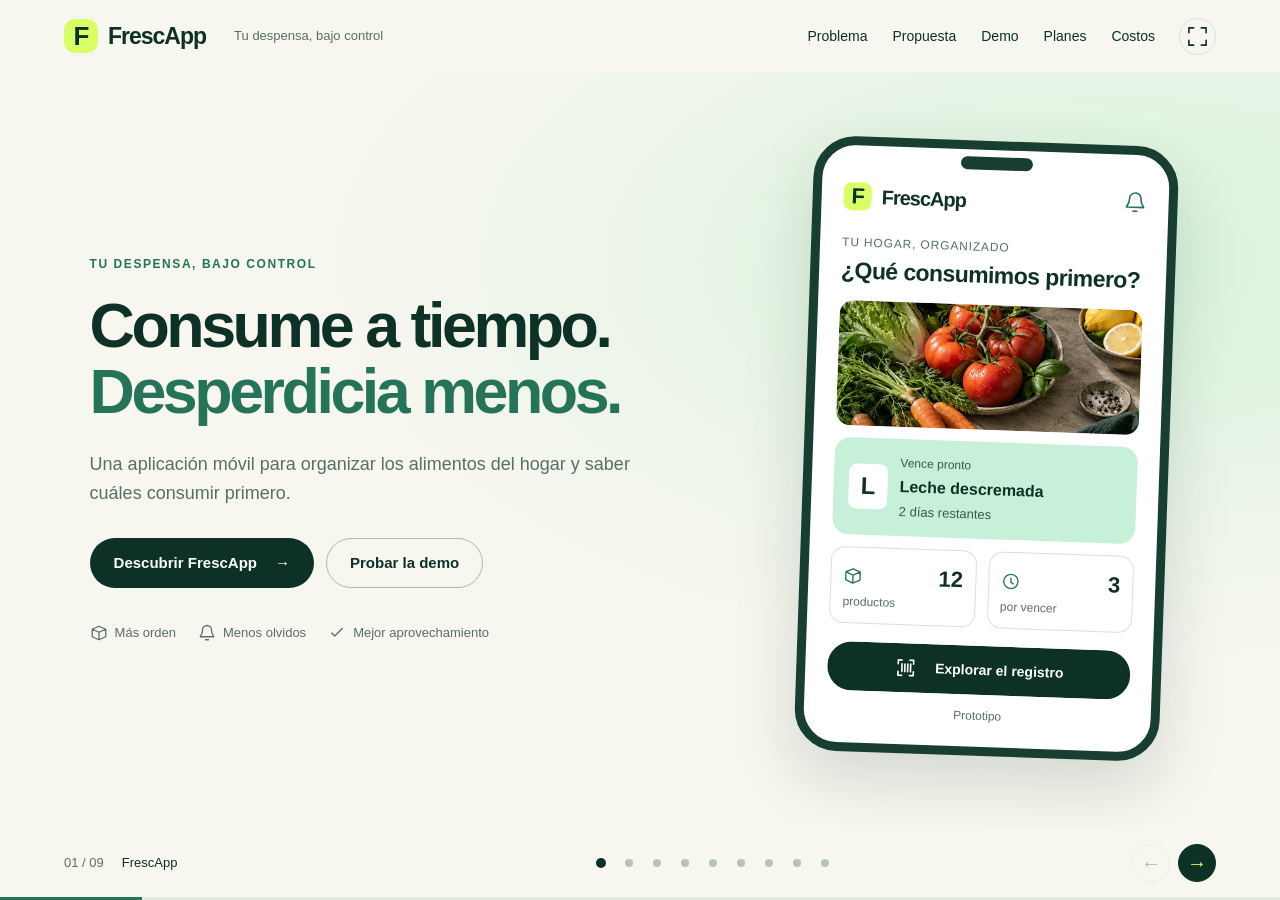
==== FrescApp_presentacion_web/index.html @ 3f86da97 "Convertir ganancias por anuncios en recuadros visuales" ====
<!doctype html>
<html lang="es">
<head>
<meta charset="utf-8"><meta name="viewport" content="width=device-width,initial-scale=1">
<meta name="theme-color" content="#103e34"><meta name="description" content="FrescApp: una propuesta para organizar los alimentos del hogar y aprovecharlos a tiempo. Explora su demostración interactiva.">
<title>FrescApp — Consume a tiempo. Desperdicia menos.</title>
<link rel="icon" href="data:image/svg+xml,%3Csvg xmlns='http://www.w3.org/2000/svg' viewBox='0 0 32 32'%3E%3Crect width='32' height='32' rx='9' fill='%23103e34'/%3E%3Ctext x='9' y='24' font-family='Arial' font-size='25' font-weight='bold' fill='%23c7ed96'%3EF%3C/text%3E%3C/svg%3E">
<link rel="stylesheet" href="styles.css"><script src="script.js" defer></script>
</head>
<body>
<header class="topbar">
<a class="brand" href="#inicio" aria-label="FrescApp, inicio"><span class="brand-mark">F</span>FrescApp<span class="brand-caption">Tu despensa, bajo control</span></a>
<nav class="section-nav" aria-label="Secciones de la presentación"><a href="#problema">Problema</a><a href="#solucion">Propuesta</a><a href="#demo">Demo</a><a href="#planes">Planes</a><a href="#finanzas">Costos</a></nav>
<button class="icon-button" id="fullscreenBtn" aria-label="Activar pantalla completa" title="Pantalla completa"><svg viewBox="0 0 24 24" aria-hidden="true"><path d="M8 3H3v5M16 3h5v5M3 16v5h5M21 16v5h-5"/></svg></button>
</header>
<main id="slides">
<section class="slide hero" id="inicio" data-label="FrescApp" aria-labelledby="title-inicio">
<div class="hero-copy"><p class="eyebrow">Tu despensa, bajo control</p><h1 id="title-inicio">Consume a tiempo.<br><em>Desperdicia menos.</em></h1><p class="lead">Una aplicación móvil para organizar los alimentos del hogar y saber cuáles consumir primero.</p><div class="hero-actions"><a class="button primary" href="#problema">Descubrir FrescApp <span aria-hidden="true">→</span></a><a class="button secondary" href="#demo">Probar la demo</a></div><div class="hero-bottom"><span><svg viewBox="0 0 24 24" aria-hidden="true"><path d="M3 7l9-4 9 4-9 4-9-4M3 7v10l9 4 9-4V7M12 11v10"/></svg> Más orden</span><span><svg viewBox="0 0 24 24" aria-hidden="true"><path d="M18 8a6 6 0 0 0-12 0c0 7-3 7-3 9h18c0-2-3-2-3-9M10 21h4"/></svg> Menos olvidos</span><span><svg viewBox="0 0 24 24" aria-hidden="true"><path d="M5 12l4 4L19 6"/></svg> Mejor aprovechamiento</span></div></div>
<div class="phone-wrap"><div class="phone home-phone" aria-label="Vista ilustrativa de la aplicación"><div class="phone-top"><span class="brand"><span class="brand-mark">F</span>FrescApp</span><span class="phone-bell"><svg viewBox="0 0 24 24" aria-hidden="true"><path d="M18 8a6 6 0 0 0-12 0c0 7-3 7-3 9h18c0-2-3-2-3-9M10 21h4"/></svg></span></div><p class="small-label">Tu hogar, organizado</p><h3>¿Qué consumimos primero?</h3><img class="pantry-photo" src="assets/alimentos.webp" alt="Alimentos frescos: imagen ilustrativa" width="1122" height="1402"><div class="milk-card"><span class="food-code">L</span><div><small>Vence pronto</small><strong>Leche descremada</strong><span>2 días restantes</span></div></div><div class="home-metrics"><div><svg viewBox="0 0 24 24" aria-hidden="true"><path d="M3 7l9-4 9 4-9 4-9-4M3 7v10l9 4 9-4V7M12 11v10"/></svg><b>12</b><span>productos</span></div><div><svg viewBox="0 0 24 24" aria-hidden="true"><path d="M12 8v5l3 2M21 12a9 9 0 1 1-18 0 9 9 0 0 1 18 0"/></svg><b>3</b><span>por vencer</span></div></div><a class="button primary" href="#demo"><svg viewBox="0 0 24 24" aria-hidden="true"><path d="M4 8V4h4M16 4h4v4M20 16v4h-4M8 20H4v-4M8 8v8M11 8v8M14 8v8M17 8v8"/></svg> Explorar el registro</a><small class="phone-caption">Prototipo</small></div></div>
</section>
<section class="slide problem" id="problema" data-label="El problema" aria-labelledby="title-problema"><div class="section-heading"><p class="eyebrow coral">01 / Un problema de todos los días</p><h2 id="title-problema">Compramos para aprovechar.<br><em>A veces, terminamos olvidando.</em></h2><p>Una familia compra leche para la semana. El envase queda al fondo del refrigerador y la fecha pasa sin que nadie lo note.</p></div><div class="story-flow"><article><span class="story-icon"><svg viewBox="0 0 24 24" aria-hidden="true"><path d="M3 3h2l3 12h11l2-9H6M10 20h.01M18 20h.01"/></svg></span><span class="step-number">01</span><h3>La compra</h3><p>Un alimento que queríamos consumir.</p></article><article><span class="story-icon"><svg viewBox="0 0 24 24" aria-hidden="true"><path d="M3 7l9-4 9 4-9 4-9-4M3 7v10l9 4 9-4V7M12 11v10"/></svg></span><span class="step-number">02</span><h3>El olvido</h3><p>El producto queda fuera de vista.</p></article><article class="attention"><span class="story-icon"><svg viewBox="0 0 24 24" aria-hidden="true"><path d="M4 5h16v16H4zM4 10h16M8 3v4M16 3v4M8 14h2M14 14h2"/></svg></span><span class="step-number">03</span><h3>La pérdida</h3><p>La fecha pasa y la compra se desaprovecha.</p></article></div><div class="takeaway"><span>¿Para quién?</span><p>Para quienes organizan <strong>las compras semanales o mensuales del hogar.</strong></p></div><aside class="evidence-strip"><div class="evidence-number">3,65 <small>kg / semana</small></div><div><strong>Un estudio piloto en 15 hogares de Santiago</strong><p>registró un promedio de 3,65 kg de desperdicio alimentario por hogar en una semana. Es una muestra pequeña y no representa a todos los hogares de Chile.</p><a href="https://www.renhyd.org/renhyd/article/view/1242" target="_blank" rel="noopener noreferrer">Fuente: estudio publicado en Revista Española de Nutrición Humana y Dietética ↗</a></div></aside></section>
<section class="slide solution" id="solucion" data-label="Nuestra solución" aria-labelledby="title-solucion"><div class="section-heading"><p class="eyebrow">02 / La propuesta de valor</p><h2 id="title-solucion">Del producto guardado<br>a una <em>decisión a tiempo.</em></h2><p>Conectar lo que hay en casa con lo que conviene consumir primero.</p></div><div class="solution-cards"><article><span class="step-number">01</span><span class="step-icon"><svg viewBox="0 0 24 24" aria-hidden="true"><path d="M4 8V4h4M16 4h4v4M20 16v4h-4M8 20H4v-4M8 8v8M11 8v8M14 8v8M17 8v8"/></svg></span><h3>Identifica</h3><p>Busca el producto en un catálogo propio.</p></article><article><span class="step-number">02</span><span class="step-icon"><svg viewBox="0 0 24 24" aria-hidden="true"><path d="M12 5v14M5 12h14"/></svg></span><h3>Confirma</h3><p>Registra la fecha de esa unidad o lote.</p></article><article><span class="step-number">03</span><span class="step-icon"><svg viewBox="0 0 24 24" aria-hidden="true"><path d="M18 8a6 6 0 0 0-12 0c0 7-3 7-3 9h18c0-2-3-2-3-9M10 21h4"/></svg></span><h3>Prioriza</h3><p>Consulta los próximos vencimientos y avisos.</p></article><article><span class="step-number">04</span><span class="step-icon"><svg viewBox="0 0 24 24" aria-hidden="true"><path d="M5 12l4 4L19 6"/></svg></span><h3>Aprovecha</h3><p>Decide qué consumir; las recetas amplían la propuesta.</p></article></div><div class="value-banner"><b>El valor está en conectarlo.</b><span>Inventario, fechas y acciones en un mismo recorrido desde el teléfono.</span></div><div class="product-map"><span class="map-label">Mapa del producto · recorrido principal</span><div class="map-flow"><span>Inicio</span><i aria-hidden="true">→</i><span>Mi despensa</span><i aria-hidden="true">→</i><span>Registrar alimento</span><i aria-hidden="true">→</i><span>Vencimientos</span><i aria-hidden="true">→</i><span>Acción / receta</span></div></div></section>
<section class="slide demo" id="demo" data-label="Demostración" aria-labelledby="title-demo"><div class="demo-intro"><p class="eyebrow">03 / FrescApp en acción</p><h2 id="title-demo">Una compra.<br><em>Cuatro pasos.</em></h2><p id="demoExplain">Registramos la leche, confirmamos su fecha y vemos qué conviene consumir primero.</p><span class="status-badge">Demostración simulada</span><ol class="demo-steps" aria-label="Etapas de la demostración"><li class="active">Identificar</li><li>Registrar</li><li>Priorizar</li><li>Aprovechar</li></ol><button class="text-button" id="resetDemo">↺ Reiniciar demostración</button></div><div class="phone-wrap demo-wrap"><div class="phone demo-phone"><div class="app-top"><span class="brand"><span class="brand-mark">F</span>FrescApp</span><span class="small-label">Mi despensa</span></div><div class="demo-content" id="demoContent" aria-live="polite"></div><div class="app-footer"><span id="appStep">Paso 1 de 4</span><span>Datos de ejemplo</span></div></div></div></section>
<section class="slide features" id="funciones" data-label="Alcance y estado" aria-labelledby="title-funciones"><div class="section-heading"><p class="eyebrow">04 / Un alcance claro</p><h2 id="title-funciones">Una base concreta.<br><em>Un crecimiento por etapas.</em></h2></div><div class="scope-columns"><article><span class="scope-tag">Funciones principales</span><h3>Organizar</h3><ul><li>Escaneo de productos.</li><li>Lista de despensa.</li><li>Próximos vencimientos.</li><li>Calendario de fechas.</li></ul></article><article class="priority-scope"><span class="scope-tag">Primera versión propuesta</span><h3>Completar el flujo</h3><ul><li>Registro y corrección de fechas.</li><li>Ingreso manual como alternativa.</li><li>Acceso al inventario por usuario.</li><li>Avisos básicos de vencimiento.</li></ul></article><article><span class="scope-tag">Evolución propuesta</span><h3>Añadir valor</h3><ul><li>Recetas con catálogo propio.</li><li>Comparación de precios.</li></ul><p>Las integraciones con supermercados quedan fuera de la primera entrega.</p></article></div></section>
<section class="slide tech" id="tecnologia" data-label="Construcción y pruebas" aria-labelledby="title-tecnologia"><div class="section-heading"><p class="eyebrow">05 / Cómo lo hacemos viable</p><h2 id="title-tecnologia">Cada tecnología, un propósito.<br><em>Cada promesa, una prueba.</em></h2></div><div class="architecture architecture-flow"><article><span class="layer">01 · Cliente</span><h3>React Native + Expo</h3><p>Interfaz móvil</p><small>Captura la acción del usuario y muestra productos y alertas.</small></article><span class="architecture-arrow" aria-hidden="true">→</span><article><span class="layer">02 · Lógica</span><h3>Reglas de la app</h3><p>Catálogo y fechas</p><small>Valida el registro y prioriza los productos por fecha confirmada.</small></article><span class="architecture-arrow" aria-hidden="true">→</span><article><span class="layer">03 · Datos</span><h3>Firebase</h3><p>Cuenta e inventario</p><small>Almacena la información según las reglas de acceso configuradas.</small></article></div><p class="architecture-caption">Flujo de ejemplo: la persona registra un alimento → la aplicación valida los datos → guarda el producto asociado a su cuenta → muestra los vencimientos. La seguridad real depende de configurar y probar las reglas de Firebase.</p><div class="tech-compare"><div><span class="map-label">Por qué esta combinación</span><p><strong>React Native + Expo</strong> permite reutilizar gran parte del código entre Android e iOS y acelerar el prototipo.</p></div><div><strong>Alternativa considerada: desarrollo nativo</strong><p>Ofrece integración directa con cada plataforma, pero normalmente exige mantener implementaciones separadas. Para un proyecto académico, Expo reduce el esfuerzo inicial; la compatibilidad de módulos y el rendimiento deben probarse.</p></div></div><div class="test-strip"><span>Cómo validar la propuesta</span><div><b>Usabilidad</b><p>Registrar un alimento sin ayuda.</p></div><div><b>Exactitud</b><p>Fechas y orden de vencimiento correctos.</p></div><div><b>Privacidad</b><p>Comprobar que cada cuenta acceda solo a sus datos.</p></div></div></section>
<section class="slide business" id="planes" data-label="Planes FrescApp" aria-labelledby="title-planes">
<div class="section-heading"><p class="eyebrow">06 / Modelo de negocio</p><h2 id="title-planes">Tres planes.<br><em>Un hogar mejor organizado.</em></h2><p>Free permite comenzar; Plus elimina anuncios y permite compartir; Premium amplía la gestión familiar.</p></div>
<div class="plan-grid">
<article class="plan-card plan-free"><div class="plan-card-top"><span class="plan-label">FREE</span><span class="plan-price">$0 <small>/ mes</small></span></div><span class="plan-ad-tag">Con anuncios</span><ul><li>Inventario personal</li><li>Registro manual y escaneo compatible</li><li>Alertas básicas y calendario</li><li>Lista de compras y recetas básicas</li></ul></article>
<article class="plan-card plan-plus"><div class="plan-card-top"><span class="plan-label">PLUS</span><span class="plan-price">$2.490 <small>/ mes</small></span></div><span class="plan-ad-tag no-ads">Sin anuncios</span><ul><li>Todo lo de Free</li><li>Inventario compartido: hasta 3 integrantes</li><li>Lista de compras y alertas compartidas</li><li>Recetas personalizadas e historial básico</li></ul></article>
<article class="plan-card plan-premium"><div class="plan-card-top"><span class="plan-label">PREMIUM</span><span class="plan-price">$3.990 <small>/ mes</small></span></div><span class="plan-ad-tag no-ads">Sin anuncios</span><ul><li>Todo lo de Plus</li><li>Inventario familiar: hasta 7 integrantes</li><li>Planificación semanal de comidas</li><li>Estadísticas y almacenamiento avanzado</li></ul></article>
</div>
<div class="ad-revenue">
<div class="ad-revenue-heading"><div><span class="ad-revenue-kicker">INGRESOS ADICIONALES</span><h3>¿Cuánto podrían generar los anuncios?</h3></div><p>Solo se monetiza Free; Plus y Premium permanecen sin publicidad.</p></div>
<div class="ad-scenarios">
<article class="ad-scenario"><span class="ad-users">100</span><span class="ad-user-label">usuarios activos al día</span><strong>~$850</strong><small>CLP de ingreso mensual</small></article>
<article class="ad-scenario ad-scenario-featured"><span class="ad-users">500</span><span class="ad-user-label">usuarios activos al día</span><strong>~$4.300</strong><small>CLP de ingreso mensual</small></article>
<article class="ad-scenario"><span class="ad-users">1.000</span><span class="ad-user-label">usuarios activos al día</span><strong>~$8.500</strong><small>CLP de ingreso mensual</small></article>
</div>
<p class="ad-assumptions">Ejemplo conservador: 3 impresiones de banner por usuario al día, 30 días y eCPM supuesto de US$0,10 para LATAM. Cifras ilustrativas, antes de impuestos; el ingreso real depende del país, formato, demanda y anuncios efectivamente mostrados. <a href="https://appodeal.com/wp-content/uploads/2025/03/Appodeal-The-Latest-eCPM-Report-2025.pdf" target="_blank" rel="noopener noreferrer">Referencia de mercado</a>.</p>
</div>
<p class="finance-note">Precios propuestos en CLP para validar con usuarios; no son tarifas comerciales definitivas. Los límites incluyen al titular de la cuenta.</p></section>
<section class="slide finance" id="finanzas" data-label="Costos de operación" aria-labelledby="title-finanzas">
<div class="section-heading"><p class="eyebrow">08 / Costos para operar</p><h2 id="title-finanzas">¿Qué debemos pagar<br><em>para lanzar FrescApp?</em></h2><p>Estimaciones orientativas para Chile. El gasto real depende del uso, las tarifas vigentes y cuánto trabajo haga el equipo.</p></div>
<div class="cost-groups">
<article class="cost-card"><span class="cost-icon">01</span><div><h3>Servidor y base de datos</h3><p>Firebase / Cloud Firestore, autenticación, almacenamiento, funciones y tráfico.</p><div class="cost-range">$0–$50.000 <small>/ mes al inicio</small></div><small class="cost-detail">Puede partir en planes gratuitos; al crecer el uso, se cobra según consumo y servicios habilitados.</small></div></article>
<article class="cost-card"><span class="cost-icon">02</span><div><h3>Publicación en tiendas</h3><p>Google Play Console: US$25 una sola vez. Apple Developer Program: US$99 al año.</p><div class="cost-range">US$25 + US$99 <small>/ año Apple</small></div><small class="cost-detail">Verificar condiciones, impuestos y tipo de cuenta antes de publicar.</small></div></article>
<article class="cost-card"><span class="cost-icon">03</span><div><h3>Dominio, correo y web</h3><p>Dominio propio, correo de soporte y página informativa o política de privacidad.</p><div class="cost-range">$5.000–$30.000 <small>/ mes equivalente</small></div><small class="cost-detail">El dominio normalmente se paga por año; depende de la extensión y el proveedor.</small></div></article>
<article class="cost-card"><span class="cost-icon">04</span><div><h3>Mantenimiento y seguridad</h3><p>Corrección de errores, actualizaciones, pruebas, copias de seguridad y revisión de accesos.</p><div class="cost-range">$100.000–$400.000 <small>/ mes</small></div><small class="cost-detail">Puede bajar el desembolso si el equipo hace estas tareas, pero sigue existiendo un costo de tiempo.</small></div></article>
<article class="cost-card"><span class="cost-icon">05</span><div><h3>Publicidad y captación</h3><p>Promoción en redes, contenido, pruebas de anuncios y material de lanzamiento.</p><div class="cost-range">$50.000–$300.000 <small>/ mes</small></div><small class="cost-detail">Se puede comenzar con difusión orgánica y aumentar el presupuesto según resultados.</small></div></article>
<article class="cost-card"><span class="cost-icon">06</span><div><h3>Otros costos posibles</h3><p>Comisiones de cobro, asesoría contable/legal, privacidad, soporte y herramientas de desarrollo.</p><div class="cost-range">$50.000–$250.000 <small>/ mes como provisión</small></div><small class="cost-detail">Las comisiones dependen del canal de pago y las reglas de cada plataforma.</small></div></article>
</div>
<div class="cost-summary"><div><span>Presupuesto inicial sugerido de operación</span><strong>$200.000–$1.000.000 / mes</strong></div><p>También conviene presupuestar términos de uso, privacidad, monitoreo de errores y soporte. La inversión para desarrollar o mejorar la app se calcula por separado.</p></div>
<p class="finance-note">Valores estimativos en CLP salvo cuando se indica USD. No son cotizaciones. Firebase no tiene una tarifa fija universal: revisar el consumo real y configurar alertas de presupuesto antes del lanzamiento.</p></section><section class="slide close" id="cierre" data-label="Nuestra propuesta" aria-labelledby="title-cierre"><div class="close-mark">F</div><p class="eyebrow">09 / FrescApp</p><h2 id="title-cierre">Menos olvidos.<br>Menos desperdicio.<br><em>Más aprovechamiento.</em></h2><p class="closing-lead">Proponemos validar una primera versión que permita<br class="desktop-break"> registrar alimentos y decidir qué consumir primero.</p><p class="closing-source">Base consultada: estudio piloto de hogares en Santiago (2021) y requisitos de diseño del proyecto.</p><div class="closing-actions"><a class="button primary" href="#demo">Volver a probar <span aria-hidden="true">→</span></a><a class="button secondary" href="https://www.figma.com/proto/HFcCmtUFEpJPL2AxcL89Ll/Sin-t%C3%ADtulo?node-id=3-17&p=f&t=1ukiLqVDBpX9yR0k-1&scaling=scale-down&content-scaling=fixed&page-id=3%3A13&starting-point-node-id=3%3A17&show-proto-sidebar=1" target="_blank" rel="noopener noreferrer">Ver prototipo Figma ↗</a></div></section>
</main>
<footer class="presenter-bar"><div class="current-section"><span id="pageNumber">01 / 07</span><span id="currentLabel">FrescApp</span></div><nav class="dots" aria-label="Ir a una sección"><a href="#inicio" aria-label="1. Inicio" aria-current="step"></a><a href="#problema" aria-label="2. Problema"></a><a href="#solucion" aria-label="3. Propuesta"></a><a href="#demo" aria-label="4. Demo"></a><a href="#funciones" aria-label="5. Alcance"></a><a href="#tecnologia" aria-label="6. Tecnología"></a><a href="#planes" aria-label="7. Planes"></a><a href="#finanzas" aria-label="8. Costos"></a><a href="#cierre" aria-label="9. Cierre"></a></nav><div class="presentation-tools"><div class="nav-arrows"><button id="prevBtn" aria-label="Sección anterior">←</button><button id="nextBtn" aria-label="Sección siguiente">→</button></div></div><div class="progress-track"><span id="progressBar"></span></div></footer>
<div class="toast" id="toast" role="status"></div>
</body></html>
---- FrescApp_presentacion_web/styles.css ----
:root{--ink:#0d3027;--forest:#0d3027;--green:#25745a;--lime:#d8ff65;--mint:#c7f0d8;--paper:#f7f6ef;--white:#fff;--muted:#596f64;--line:#d8e2d8;--head:72px;--foot:74px}*{box-sizing:border-box}[hidden]{display:none!important}body{margin:0;background:var(--paper);color:var(--ink);font-family:Arial,Helvetica,sans-serif;font-size:16px;line-height:1.5}a{color:inherit}button,input,select,a{font:inherit}button{cursor:pointer}button:disabled{opacity:.3;cursor:default}button:focus-visible,a:focus-visible,summary:focus-visible,input:focus-visible,select:focus-visible{outline:3px solid #bc7a24;outline-offset:4px}svg{width:23px;height:23px;fill:none;stroke:currentColor;stroke-width:1.7;stroke-linecap:round;stroke-linejoin:round;flex-shrink:0}.topbar{height:var(--head);padding:0 5%;display:flex;align-items:center;gap:24px;background:var(--paper);flex-shrink:0}.brand{display:inline-flex;align-items:center;gap:10px;text-decoration:none;font-size:23px;font-weight:750;letter-spacing:-1px}.brand-mark{width:34px;height:34px;display:grid;place-items:center;background:var(--lime);color:var(--forest);border-radius:11px;font-size:26px;line-height:1;font-weight:800;flex-shrink:0}.brand-caption{font-size:13px;letter-spacing:0;font-weight:400;color:var(--muted);margin-left:18px}.section-nav{display:flex;gap:25px;margin-left:auto;align-items:center;font-size:14px}.section-nav a{text-decoration:none}.icon-button{display:grid;place-items:center;border:1px solid var(--line);border-radius:50%;width:37px;height:37px;background:none;color:var(--ink);flex-shrink:0}.slide{padding:38px 7%;min-height:620px;position:relative}.slide[hidden]{display:none}body.deck{height:100svh;display:flex;flex-direction:column;overflow:hidden}body.deck main{flex:1;min-height:0;overflow:auto;overscroll-behavior:contain}body.deck .slide{min-height:100%;animation:enter .4s ease-out}h1,h2,h3,p{margin-top:0}h1,h2{line-height:1.04;letter-spacing:-.055em;font-weight:700;margin-bottom:23px;text-wrap:balance}h1{font-size:clamp(42px,4.9vw,76px)}h2{font-size:clamp(32px,3.9vw,60px)}h3{font-size:23px;line-height:1.2;letter-spacing:-.025em;margin-bottom:9px}em{font-style:normal;color:var(--green)}.eyebrow{font-size:12px;letter-spacing:.13em;text-transform:uppercase;color:var(--green);font-weight:700;margin-bottom:20px}.eyebrow.coral{color:#ae4d33}.lead,.section-heading>p:last-child{font-size:18px;line-height:1.6;color:var(--muted)}.button{display:inline-flex;align-items:center;justify-content:center;gap:18px;border:1px solid transparent;border-radius:999px;padding:13px 23px;min-height:48px;font-size:15px;font-weight:700;text-decoration:none;transition:transform .2s,background .2s}.button:hover{transform:translateY(-2px)}.primary{background:var(--forest);color:#fff}.primary:hover{background:#245643}.secondary{background:transparent;border-color:#a9bcae;color:var(--ink)}.hero{display:grid;grid-template-columns:1.25fr .8fr;gap:5%;align-items:center;background:radial-gradient(ellipse at 88% 25%,#d8f4dc 0,transparent 50%),var(--paper)}.hero-copy .lead{max-width:550px;margin:26px 0 30px}.hero-actions{display:flex;gap:12px;flex-wrap:wrap}.hero-bottom{display:flex;gap:22px;flex-wrap:wrap;margin-top:35px;color:var(--muted);font-size:13px}.hero-bottom>span{display:flex;align-items:center;gap:7px}.hero-bottom svg{width:18px;height:18px}.phone-wrap{display:flex;justify-content:center;align-items:center}.phone{border:9px solid #183d31;border-radius:42px;box-shadow:0 25px 65px #06271b26;background:#fff;color:var(--ink);overflow:hidden;position:relative;padding-top:25px;width:330px;max-width:100%}.phone:before{content:'';position:absolute;top:7px;left:50%;transform:translateX(-50%);width:72px;height:13px;border-radius:99px;background:#183d31}.home-phone{padding:34px 20px 18px;transform:rotate(2deg)}.phone-top{display:flex;align-items:center;justify-content:space-between;margin-bottom:22px}.phone-top .brand{font-size:20px}.phone-top .brand-mark{width:28px;height:28px;font-size:22px;border-radius:8px}.phone-bell{color:var(--green)}.small-label{font-size:12px;letter-spacing:.07em;text-transform:uppercase}.home-phone>.small-label{color:var(--muted);margin-bottom:6px}.home-phone h3{font-size:23px;margin:0 0 15px}.pantry-photo{width:100%;height:95px;object-fit:cover;object-position:50% 60%;border-radius:14px;display:block}.milk-card{display:flex;align-items:center;gap:12px;background:var(--mint);border-radius:16px;padding:15px;margin-top:12px}.food-code{display:grid;place-items:center;width:39px;height:45px;border-radius:8px;background:white;font-weight:700;font-size:24px}.milk-card div{display:grid;gap:3px}.milk-card small{font-size:12px;color:#345d44}.milk-card strong{font-size:16px}.milk-card div>span{font-size:13px;color:#345d44}.home-metrics{display:grid;grid-template-columns:1fr 1fr;gap:12px;margin:12px 0 18px}.home-metrics>div{display:grid;grid-template-columns:1fr auto;border:1px solid var(--line);border-radius:14px;padding:12px;align-items:center}.home-metrics b{font-size:22px}.home-metrics span{font-size:12px;color:var(--muted);grid-column:1/-1}.home-metrics svg{color:var(--green);width:19px;height:19px}.home-phone>.button{width:100%;font-size:14px;padding:12px}.phone-caption{font-size:12px;color:var(--muted);display:block;text-align:center;margin-top:12px}.problem,.solution,.features,.tech{display:flex;flex-direction:column;justify-content:center;gap:32px}.section-heading{max-width:1040px}.section-heading>p:last-child{max-width:930px;margin-bottom:0}.problem{background:#fff}.story-flow{display:grid;grid-template-columns:repeat(3,1fr);gap:20px}.story-flow article{border-radius:24px;background:var(--paper);padding:25px;position:relative}.story-icon{display:grid;place-items:center;background:#e0ecdf;width:48px;height:48px;border-radius:15px;margin-bottom:20px}.step-number{font-size:13px;letter-spacing:.08em;color:var(--muted)}.story-flow .step-number{position:absolute;top:26px;right:24px}.story-flow p{font-size:16px;color:var(--muted);margin:0}.story-flow .attention{background:#fff0e7}.attention .story-icon{background:#f5d6c5;color:#93432a}.takeaway{display:flex;align-items:baseline;gap:30px;padding-top:20px;border-top:1px solid var(--line)}.takeaway>span{white-space:nowrap;font-size:13px;font-weight:700;letter-spacing:.08em;text-transform:uppercase;color:var(--green)}.takeaway p{font-size:20px;margin:0}.solution{background:var(--forest);color:#fff}.solution em,.solution .eyebrow{color:var(--lime)}.solution .section-heading>p:last-child{color:#c0d7c9}.solution-cards{display:grid;grid-template-columns:repeat(4,1fr);gap:15px}.solution-cards article{border:1px solid #486656;background:#ffffff08;border-radius:23px;padding:22px}.solution-cards .step-number{color:#b5cebd;display:block}.step-icon{display:grid;place-items:center;background:var(--lime);color:var(--forest);width:47px;height:47px;border-radius:15px;margin:20px 0}.solution-cards h3{font-size:23px}.solution-cards p{color:#c0d7c9;font-size:16px;margin:0}.value-banner{display:flex;gap:25px;align-items:center;padding-top:20px;border-top:1px solid #456551;font-size:16px}.value-banner b{color:var(--lime)}.value-banner span{color:#c0d7c9}.demo{display:grid;grid-template-columns:1fr 1fr;gap:6%;align-items:center;background:linear-gradient(125deg,#194c3b,#08251e);color:white}.demo em,.demo .eyebrow{color:var(--lime)}.demo-intro>p:not(.eyebrow){max-width:490px;font-size:18px;color:#c0d7c9;line-height:1.6}.status-badge{display:inline-block;font-size:13px;border:1px solid #7f9e87;border-radius:999px;color:#d9e8d9;padding:6px 12px}.demo-steps{list-style:none;padding:0;margin:28px 0;display:grid;grid-template-columns:1fr 1fr;gap:15px;counter-reset:stage}.demo-steps li{display:flex;align-items:center;gap:10px;font-size:15px;color:#b1c4b6}.demo-steps li:before{counter-increment:stage;content:counter(stage);display:grid;place-items:center;width:28px;height:28px;border:1px solid #709380;border-radius:50%;font-size:12px}.demo-steps .active{color:white;font-weight:bold}.demo-steps .active:before{color:var(--forest);background:var(--lime);border-color:var(--lime)}.text-button{background:none;border:0;border-bottom:1px solid #b6cdbb;color:white;font-size:14px;padding:4px 0}.demo-phone{width:445px;border-color:#081c16;box-shadow:0 25px 70px #0004}.app-top{display:flex;align-items:center;justify-content:space-between;padding:17px 25px;border-bottom:1px solid var(--line);gap:10px}.app-top .brand{font-size:22px}.app-top .brand-mark{width:29px;height:29px;font-size:23px;border-radius:9px}.app-top>.small-label{font-size:12px;color:var(--muted)}.demo-content{padding:25px;min-height:390px;display:flex;flex-direction:column;gap:17px}.demo-content h3{font-size:27px;margin:0}.demo-content p{margin:0;font-size:16px;color:var(--muted)}.demo-content label{display:grid;gap:7px;color:var(--muted);font-size:15px}.demo-content input,.demo-content select{width:100%;min-height:48px;padding:10px 12px;border:1px solid #a8bfaa;border-radius:10px;background:#fff;color:var(--ink)}.demo-content .button{margin-top:auto;width:100%;padding:13px 14px}.product-tile{display:flex;align-items:center;gap:14px;padding:16px;border-radius:15px;background:#eef5e9}.product-code{display:grid;place-items:center;width:46px;height:46px;border:1px solid #bfceba;border-radius:10px;font-weight:bold;font-size:24px;flex-shrink:0}.product-tile strong{display:block;font-size:18px;line-height:1.3;margin-bottom:5px}.product-tile div>span{display:block;color:var(--muted);font-size:14px}.app-footer{border-top:1px solid var(--line);display:flex;justify-content:space-between;padding:15px 23px;font-size:12px;color:var(--muted)}.notice{background:#fbefd7;border-left:4px solid #ac771a;border-radius:6px;padding:17px}.notice strong{display:block;font-size:21px;line-height:1.3;color:#754c18;margin-bottom:8px}.notice span{color:#754c18;font-size:14px}.recipe-meta{display:flex;gap:8px;flex-wrap:wrap}.recipe-meta span{border:1px solid var(--line);border-radius:999px;font-size:13px;padding:5px 10px}.ingredients{font-size:16px;color:var(--muted);line-height:1.7;margin:0;padding-left:20px}.success-symbol{display:grid;place-items:center;width:60px;height:60px;border-radius:50%;background:var(--lime);font-size:30px}.result-heading{font-size:32px!important}.scope-columns{display:grid;grid-template-columns:repeat(3,1fr);gap:20px}.scope-columns article{padding:24px;background:#fff;border:1px solid var(--line);border-radius:22px}.scope-columns .priority-scope{background:#e5f3d8;border-color:#bfdbab}.scope-tag{display:block;font-size:12px;font-weight:bold;letter-spacing:.035em;color:var(--green);margin-bottom:20px}.scope-columns h3{font-size:25px}.scope-columns ul{padding-left:18px;font-size:16px;line-height:1.6;margin:18px 0}.scope-columns li{margin-bottom:8px}.scope-columns p{font-size:14px;color:var(--muted);line-height:1.6;margin-bottom:0}.tech{background:#0b2c22;color:white}.tech .eyebrow,.tech em{color:var(--lime)}.architecture{display:grid;grid-template-columns:repeat(3,1fr);gap:18px}.architecture article{padding:24px;border:1px solid #486253;border-radius:21px;background:#ffffff06}.layer{display:block;color:#b8d0bd;font-size:12px;text-transform:uppercase;letter-spacing:.1em;margin-bottom:24px}.architecture h3{font-size:24px}.architecture p{font-size:17px;color:var(--mint);margin:0 0 14px}.architecture small{font-size:15px;color:#bed1c3;line-height:1.5}.test-strip{display:grid;grid-template-columns:.8fr 1fr 1fr 1fr;gap:22px;border-top:1px solid #486253;padding-top:23px}.test-strip>span{font-size:13px;color:var(--lime);font-weight:bold}.test-strip b{font-size:15px;color:#fff}.test-strip p{font-size:14px;color:#bed1c3;line-height:1.5;margin:6px 0 0}.close{display:flex;flex-direction:column;align-items:center;text-align:center;justify-content:center;background:radial-gradient(ellipse at 50% 0,#e5f7d9,transparent 65%),var(--paper)}.close-mark{width:60px;height:60px;border-radius:20px;background:var(--lime);font-size:36px;font-weight:bold;display:grid;place-items:center;margin-bottom:20px}.close .eyebrow{margin-bottom:15px}.close h2{font-size:clamp(40px,5vw,76px);line-height:1.04;margin-bottom:22px}.closing-lead{font-size:18px;color:var(--muted);max-width:830px}.closing-actions{display:flex;gap:12px;flex-wrap:wrap;justify-content:center}.presenter-bar{height:var(--foot);padding:14px 5%;display:flex;align-items:center;gap:20px;position:relative;flex-shrink:0;background:var(--paper)}.current-section{display:flex;gap:18px;align-items:center;min-width:240px;font-size:13px}.current-section>span:first-child{font-variant-numeric:tabular-nums;color:var(--muted)}.dots{display:flex;gap:8px;margin:auto}.dots a{width:20px;height:22px;position:relative}.dots a:after{content:'';position:absolute;inset:7px 6px;border-radius:50%;background:#b4c5b7}.dots a[aria-current]:after{background:var(--forest);inset:6px 5px}.presentation-tools{display:flex;align-items:center;gap:9px}.small{width:26px;height:26px;border:0}.nav-arrows{display:flex;gap:8px;margin-left:10px}.nav-arrows button{width:38px;height:38px;border:1px solid var(--line);border-radius:50%;background:none;color:var(--ink);font-size:20px}.nav-arrows button:last-child{background:var(--forest);color:var(--lime);border-color:var(--forest)}.progress-track{height:3px;background:#e0e9dc;position:absolute;bottom:0;left:0;right:0}.progress-track span{display:block;width:14.285%;height:100%;background:var(--green);transition:width .25s}.toast{display:none;position:fixed;bottom:88px;left:50%;transform:translateX(-50%);max-width:90vw;background:var(--forest);color:white;padding:12px 20px;border-radius:12px;z-index:100}.toast.show{display:block}@keyframes enter{from{opacity:.3;transform:translateY(10px)}to{opacity:1;transform:none}}
@media(min-width:1100px) and (min-height:850px){.slide{padding-top:55px;padding-bottom:55px}.hero .phone{width:365px}.home-phone{padding:36px 22px 22px}.pantry-photo{height:125px}.demo-content{min-height:435px}.problem,.solution,.features,.tech{gap:42px}}
@media(max-width:1050px){.brand-caption{display:none}.slide{padding:32px 5%}.hero{grid-template-columns:1.1fr .9fr;gap:3%}.hero h1{font-size:48px}.hero-actions{gap:10px}.hero-bottom{gap:12px}.hero-bottom>span{font-size:12px}.hero .button{padding:12px 18px}.current-section{min-width:185px}.solution-cards{gap:12px}.solution-cards article{padding:18px}.solution-cards h3{font-size:21px}.scope-columns{gap:15px}.scope-columns article{padding:21px}.demo{gap:4%}.app-top{padding:17px 20px}.app-top>.small-label{font-size:11px}.demo-content{padding:21px}.architecture article{padding:21px}.architecture h3{font-size:22px}.test-strip{gap:18px}.desktop-break{display:none}}
@media(max-width:760px){:root{--head:62px;--foot:66px}.topbar{gap:12px}.brand{font-size:21px}.section-nav{gap:16px;font-size:13px}.section-nav a:first-child{display:none}.slide{padding:32px 6%}.hero,.demo{grid-template-columns:1fr;gap:32px}.hero h1{font-size:clamp(42px,8.5vw,64px)}.hero-copy .lead{font-size:17px}.hero .phone{width:320px}.home-phone{transform:none}.hero-bottom{margin-top:25px}.story-flow{grid-template-columns:1fr;gap:13px}.story-flow article{padding:20px 20px 20px 86px;min-height:125px}.story-icon{position:absolute;left:20px;top:25px;width:44px;height:44px}.story-flow .step-number{top:14px;right:17px;font-size:11px}.story-flow h3{font-size:22px;margin-top:5px}.takeaway{display:block}.takeaway p{font-size:18px;margin-top:10px}.solution-cards{grid-template-columns:1fr 1fr;gap:13px}.solution-cards article{padding:19px}.solution-cards h3{font-size:22px}.solution-cards p{font-size:15px}.value-banner{flex-direction:column;align-items:start;gap:8px}.demo-intro h2{font-size:40px}.demo-intro>p:not(.eyebrow){font-size:17px}.demo-steps{grid-template-columns:repeat(4,1fr);gap:7px}.demo-steps li{flex-direction:column;align-items:start;font-size:12px}.demo-phone{width:410px}.demo-content{min-height:370px}.demo-content h3{font-size:25px}.scope-columns,.architecture{grid-template-columns:1fr;gap:15px}.scope-tag{margin-bottom:14px}.scope-columns ul{margin:14px 0}.test-strip{grid-template-columns:1fr;gap:17px}.test-strip div{border-left:2px solid #547260;padding-left:14px}.test-strip p{font-size:15px}.close h2{font-size:42px}.close-mark{margin-bottom:25px}.closing-lead{font-size:17px}.current-section{min-width:0;gap:8px;font-size:12px}.current-section>span:last-child{display:none}.dots{gap:0}.dots a{width:17px}.presenter-bar{gap:7px;padding:12px 4%}.presentation-tools{gap:2px}.small{width:20px}.nav-arrows{gap:5px;margin-left:5px}.nav-arrows button{width:32px;height:32px}.toast{bottom:80px}}
@media(max-width:380px){.dots{display:none}.presentation-tools{margin-left:auto}.section-nav{gap:10px}.section-nav a{display:none}.solution-cards{grid-template-columns:1fr}.demo-content{padding:18px}.app-footer{padding:14px 18px;font-size:11px}.app-top{padding:15px}.app-top .brand{font-size:19px}.hero-actions .button{font-size:14px}}
@media(prefers-reduced-motion:reduce){body.deck .slide{animation:none}.button,.progress-track span{transition:none}.button:hover{transform:none}}
@media print{body.deck{height:auto;display:block;overflow:visible}body.deck main{overflow:visible}.slide[hidden]{display:block!important}.slide{break-after:page;min-height:0}.topbar,.presenter-bar,.toast,.phone{box-shadow:none}.solution,.demo,.tech{print-color-adjust:exact;-webkit-print-color-adjust:exact}}

@media(min-width:761px) and (max-height:800px){.slide{padding-top:24px;padding-bottom:24px}.close h2{font-size:clamp(40px,4.4vw,62px)}.close-mark{width:48px;height:48px;font-size:30px;margin-bottom:14px}.home-phone{padding-top:30px}.phone-top{margin-bottom:16px}.pantry-photo{height:75px}.demo-content{min-height:355px;gap:14px}.problem,.solution,.features,.tech{gap:25px}}

/* Refuerzos de contenido para Hito 1 */
.evidence-strip{display:grid;grid-template-columns:auto 1fr;gap:20px;align-items:center;background:#f8f1e7;border:1px solid #ead9c5;border-radius:18px;padding:17px 21px;margin-top:-8px}
.evidence-number{font-size:clamp(32px,3.2vw,46px);font-weight:800;line-height:1;color:#9a492f;letter-spacing:-.05em;white-space:nowrap}
.evidence-number small{display:block;font-size:12px;letter-spacing:0;font-weight:700;margin-top:7px}
.evidence-strip strong{font-size:15px}
.evidence-strip p{font-size:13px;line-height:1.45;color:#5f5148;margin:4px 0}
.evidence-strip a{font-size:12px;color:#75442f;text-underline-offset:3px}
.product-map{border-top:1px solid #456551;padding-top:15px}
.map-label{display:block;color:#b7d0bd;text-transform:uppercase;letter-spacing:.09em;font-size:11px;font-weight:700;margin-bottom:11px}
.map-flow{display:flex;align-items:center;gap:9px;flex-wrap:wrap}
.map-flow span{border:1px solid #6b8974;background:#ffffff0c;border-radius:10px;padding:8px 11px;font-size:13px;font-weight:700}
.map-flow i{font-style:normal;color:var(--lime);font-weight:700}
.architecture-flow{display:grid;grid-template-columns:1fr auto 1fr auto 1fr;align-items:stretch;gap:12px}
.architecture-flow article{padding:18px}
.architecture-flow .layer{margin-bottom:14px}
.architecture-flow h3{font-size:21px}
.architecture-flow p{font-size:15px;margin-bottom:8px}
.architecture-flow small{font-size:13px}
.architecture-arrow{align-self:center;color:var(--lime);font-size:26px}
.architecture-caption{font-size:13px;line-height:1.45;color:#c2d5c7;margin:-12px 0 0}
.tech-compare{display:grid;grid-template-columns:1fr 1fr;gap:18px;border-top:1px solid #486253;padding-top:16px}
.tech-compare>div{font-size:13px;line-height:1.45;color:#c2d5c7}
.tech-compare p{margin:5px 0 0}
.tech-compare strong{color:#fff}
.tech-compare .map-label{color:var(--lime);margin-bottom:5px}
.closing-source{font-size:12px;color:var(--muted);margin-top:10px}
@media(max-width:760px){.evidence-strip{grid-template-columns:1fr;gap:9px;padding:15px}.evidence-number{font-size:34px}.evidence-number small{display:inline;margin-left:6px}.map-flow{gap:6px}.map-flow span{font-size:12px;padding:7px 9px}.map-flow i{font-size:12px}.architecture-flow{grid-template-columns:1fr;gap:8px}.architecture-arrow{transform:rotate(90deg);justify-self:center;font-size:22px}.architecture-flow article{padding:16px}.architecture-caption{margin:0}.tech-compare{grid-template-columns:1fr;gap:10px}.tech .section-heading{margin-bottom:-8px}.tech .architecture{gap:8px}.tech .test-strip{padding-top:13px}.tech-compare p{margin-top:4px}}
@media(min-width:761px) and (max-height:800px){.evidence-strip{padding:12px 17px;gap:15px}.evidence-strip p{font-size:12px}.evidence-strip a{font-size:11px}.product-map{padding-top:10px}.map-flow span{padding:6px 9px}.tech-compare{padding-top:10px}.architecture-flow article{padding:14px}.architecture-caption{font-size:12px}.tech .test-strip{padding-top:13px}}

/* Modelo de negocio y proyección financiera */
.business,.finance{background:var(--forest);color:#f7f6ef;display:flex;flex-direction:column;justify-content:center;gap:clamp(18px,2.5vh,28px)}
.business .section-heading h2,.finance .section-heading h2{color:#fff}
.business .section-heading>p:not(.eyebrow),.finance .section-heading>p:not(.eyebrow){color:#c2d5c7}
.business .eyebrow,.finance .eyebrow{color:var(--lime)}
.plan-grid{display:grid;grid-template-columns:repeat(3,minmax(0,1fr));gap:16px}
.plan-card{background:#f8f6ef;color:var(--ink);border:1px solid #d8e2d8;border-radius:18px;padding:clamp(16px,2vw,25px);display:flex;flex-direction:column}
.plan-plus{border:2px solid #7bb5ff;transform:translateY(-5px)}
.plan-premium{border:2px solid var(--lime)}
.plan-label,.finance-kicker{font-size:11px;letter-spacing:.12em;font-weight:800;color:#47705a}
.plan-card h3{font-size:clamp(25px,2.5vw,35px);letter-spacing:-.05em;margin:10px 0 3px}
.plan-card h3 small{font-size:12px;letter-spacing:0;font-weight:600}
.plan-card>p{margin:0 0 14px;color:#47705a;font-weight:700;font-size:13px}
.plan-card ul{padding-left:18px;margin:0;font-size:clamp(12px,1vw,14px);line-height:1.55}
.plan-card li{margin:6px 0}
.finance-note{font-size:11px;line-height:1.45;color:#c2d5c7;margin:0}
.finance-top{display:grid;grid-template-columns:1fr 1fr;gap:14px}
.investment-card{border:1px solid #456551;background:#ffffff0a;border-radius:16px;padding:18px}
.investment-card strong{display:block;color:var(--lime);font-size:clamp(23px,2.5vw,35px);line-height:1.15;margin:9px 0}
.investment-card p{font-size:12px;line-height:1.45;color:#c2d5c7;margin:0}
.finance-kicker{color:#c2d5c7}
.projection-wrap{border-top:1px solid #456551;padding-top:14px}
.projection-heading{display:flex;justify-content:space-between;align-items:baseline;gap:10px;margin-bottom:8px}
.projection-heading h3{font-size:17px;margin:0;color:#fff}
.projection-heading>span{font-size:11px;color:#c2d5c7}
.projection-table{display:grid;gap:4px}
.projection-row{display:grid;grid-template-columns:.45fr 1fr 1.25fr 1.3fr;gap:8px;align-items:center;padding:7px 10px;background:#ffffff0a;border-radius:7px;font-size:clamp(11px,.95vw,13px)}
.projection-header{font-size:10px;color:#c2d5c7;text-transform:uppercase;letter-spacing:.04em;background:transparent}
.projection-row strong{font-size:inherit}
.negative{color:#ffb5a7}.positive{color:var(--lime)}
@media(max-width:760px){.plan-grid{grid-template-columns:1fr;gap:10px}.plan-card{padding:14px}.plan-plus{transform:none}.plan-card h3{font-size:25px}.plan-card ul{font-size:13px}.business,.finance{gap:14px}.finance-top{grid-template-columns:1fr;gap:9px}.investment-card{padding:13px}.investment-card strong{font-size:24px}.projection-heading{align-items:start;flex-direction:column;gap:2px}.projection-row{grid-template-columns:.35fr .8fr 1.1fr 1.2fr;padding:7px 5px;gap:4px;font-size:10px}.projection-header{font-size:8px}.finance-note{font-size:10px}}
@media(min-width:761px) and (max-height:800px){.business,.finance{gap:14px}.business .section-heading h2,.finance .section-heading h2{font-size:clamp(32px,3.3vw,48px)}.plan-card{padding:15px}.plan-card li{margin:4px 0}.investment-card{padding:13px}.projection-wrap{padding-top:9px}.projection-row{padding:5px 9px}}

/* Rediseño de tarjetas de planes y desglose completo de costos */
.business,.finance{background:var(--forest);color:#f7f6ef;display:flex;flex-direction:column;justify-content:center;gap:clamp(12px,1.8vh,22px)}
.business .section-heading h2,.finance .section-heading h2{color:#fff}
.business .section-heading>p:not(.eyebrow),.finance .section-heading>p:not(.eyebrow){color:#c2d5c7}
.business .eyebrow,.finance .eyebrow{color:var(--lime)}
.plan-grid{display:grid;grid-template-columns:repeat(3,minmax(0,1fr));gap:16px;align-items:stretch}
.plan-card{background:#fffdf7!important;color:#19382e!important;border:1px solid #d8e2d8;border-radius:18px;padding:clamp(16px,1.8vw,24px);display:flex;flex-direction:column;gap:14px;min-width:0}
.plan-plus{border:2px solid #7bb5ff!important;transform:translateY(-4px)}
.plan-premium{border:2px solid #c7ed96!important}
.plan-card-top{display:flex;flex-direction:column;align-items:flex-start;gap:8px}
.plan-label{font-size:12px;letter-spacing:.12em;font-weight:800;color:#47705a}
.plan-price{font-size:clamp(27px,2.4vw,36px);line-height:1.1;letter-spacing:-.04em;font-weight:800;white-space:nowrap}
.plan-price small{font-size:12px;letter-spacing:0;font-weight:600}
.plan-ad-tag{display:inline-flex;align-self:flex-start;border-radius:20px;padding:5px 10px;background:#f0e7d9;color:#694b2b;font-size:12px;font-weight:700}
.plan-ad-tag.no-ads{background:#e5f3dd;color:#2b633e}
.plan-card ul{padding-left:18px;margin:0;font-size:clamp(12px,1vw,14px);line-height:1.5}
.plan-card li{margin:7px 0}
.finance-note{font-size:11px;line-height:1.45;color:#c2d5c7;margin:0}
.cost-groups{display:grid;grid-template-columns:repeat(2,minmax(0,1fr));gap:10px}
.cost-card{display:grid;grid-template-columns:38px 1fr;gap:12px;align-items:start;background:#fffdf7;color:#19382e;border-radius:13px;padding:13px 15px;min-width:0}
.cost-icon{width:34px;height:34px;border-radius:10px;display:grid;place-items:center;background:#e5f0df;color:#285d42;font-weight:800;font-size:12px}
.cost-card h3{font-size:15px;line-height:1.2;margin:0 0 4px}
.cost-card p{font-size:11px;line-height:1.35;color:#52665b;margin:0 0 6px}
.cost-range{font-size:19px;font-weight:800;letter-spacing:-.03em;color:#245e43;line-height:1.2}
.cost-range small{font-size:10px;font-weight:600;letter-spacing:0}
.cost-detail{display:block;font-size:10px;line-height:1.3;color:#617268;margin-top:5px}
.cost-summary{display:grid;grid-template-columns:minmax(190px,.8fr) 1.2fr;gap:16px;align-items:center;border:1px solid #547260;border-radius:13px;padding:12px 16px;background:#ffffff0a}
.cost-summary span{display:block;color:#c2d5c7;font-size:11px;margin-bottom:5px}
.cost-summary strong{display:block;color:var(--lime);font-size:clamp(19px,2vw,27px);line-height:1.15}
.cost-summary p{font-size:11px;line-height:1.4;color:#c2d5c7;margin:0}
@media(max-width:760px){.plan-grid,.cost-groups{grid-template-columns:1fr;gap:10px}.plan-card{padding:15px}.plan-plus{transform:none}.plan-price{font-size:28px}.business,.finance{gap:12px}.cost-card{padding:12px}.cost-summary{grid-template-columns:1fr;gap:8px}.cost-range{font-size:18px}.finance-note{font-size:10px}}
@media(min-width:761px) and (max-height:800px){.business,.finance{gap:10px}.business .section-heading h2,.finance .section-heading h2{font-size:clamp(30px,3vw,43px)}.plan-card{padding:14px;gap:10px}.plan-card li{margin:4px 0}.cost-groups{gap:8px}.cost-card{padding:9px 12px;grid-template-columns:30px 1fr;gap:9px}.cost-icon{width:28px;height:28px}.cost-card h3{font-size:13px}.cost-card p{font-size:10px}.cost-range{font-size:17px}.cost-detail{font-size:9px}.cost-summary{padding:9px 12px}.cost-summary p{font-size:10px}}

/* Costos en tarjetas visuales, coherentes con los planes de la sección anterior */
.cost-groups{grid-template-columns:repeat(3,minmax(0,1fr));gap:12px;align-items:stretch}
.cost-card{position:relative;display:flex;flex-direction:column;gap:8px;background:#fffdf7;color:#19382e;border:1px solid #d8e2d8;border-radius:16px;padding:15px;min-width:0;box-shadow:0 5px 18px #071d1614}
.cost-icon{width:34px;height:34px;flex:0 0 34px;border-radius:10px;display:grid;place-items:center;background:#e5f0df;color:#285d42;font-weight:800;font-size:12px}
.cost-card h3{font-size:15px;line-height:1.2;margin:0}
.cost-card p{font-size:11px;line-height:1.4;color:#52665b;margin:0}
.cost-range{font-size:clamp(17px,1.45vw,22px);font-weight:800;letter-spacing:-.03em;color:#245e43;line-height:1.2;margin-top:auto;padding-top:3px}
.cost-range small{display:block;font-size:10px;font-weight:600;letter-spacing:0;margin-top:3px}
.cost-detail{display:block;font-size:10px;line-height:1.35;color:#617268;margin-top:0}
.cost-summary{background:#ffffff0a}
@media(max-width:760px){.cost-groups{grid-template-columns:1fr 1fr;gap:9px}.cost-card{padding:12px;gap:7px}.cost-card h3{font-size:13px}.cost-card p{font-size:10px}.cost-range{font-size:17px}.cost-detail{font-size:9px}.cost-icon{width:29px;height:29px;flex-basis:29px}}
@media(max-width:460px){.cost-groups{grid-template-columns:1fr}.cost-card{padding:14px}.cost-card h3{font-size:15px}.cost-card p{font-size:11px}.cost-detail{font-size:10px}}
@media(min-width:761px) and (max-height:800px){.finance{gap:9px}.cost-groups{gap:8px}.cost-card{padding:10px;gap:5px}.cost-icon{width:27px;height:27px;flex-basis:27px}.cost-card h3{font-size:12px}.cost-card p{font-size:9px;line-height:1.3}.cost-range{font-size:16px}.cost-detail{font-size:8px;line-height:1.25}.cost-summary{padding:8px 11px}.cost-summary p{font-size:9px}}

/* Estimación de ingresos publicitarios dentro de la sección de planes */
.ad-revenue{border:1px solid #547260;background:#ffffff0a;border-radius:15px;padding:12px 15px;display:flex;flex-direction:column;gap:9px}
.ad-revenue-heading{display:flex;justify-content:space-between;align-items:center;gap:16px}
.ad-revenue-kicker{font-size:9px;letter-spacing:.13em;font-weight:800;color:var(--lime)}
.ad-revenue-heading h3{font-size:16px;line-height:1.2;color:#fff;margin:3px 0 0}
.ad-revenue-heading>p{max-width:250px;font-size:10px;line-height:1.35;color:#c2d5c7;margin:0}
.ad-scenarios{display:grid;grid-template-columns:repeat(3,minmax(0,1fr));gap:9px}
.ad-scenario{background:#fffdf7;color:#19382e;border-radius:10px;padding:9px 12px;display:flex;flex-direction:column;gap:3px}
.ad-scenario span{font-size:10px;color:#52665b}
.ad-scenario strong{font-size:clamp(16px,1.6vw,22px);line-height:1.15;color:#245e43}
.ad-scenario small{font-size:9px;color:#617268}
.ad-assumptions{font-size:9px;line-height:1.35;color:#c2d5c7;margin:0}
.ad-assumptions a{color:var(--lime);text-decoration:underline}
@media(max-width:760px){.ad-revenue{padding:10px;gap:7px}.ad-revenue-heading{align-items:flex-start;flex-direction:column;gap:4px}.ad-revenue-heading h3{font-size:14px}.ad-scenario{padding:8px}.ad-scenario span{font-size:9px}.ad-scenario strong{font-size:16px}.ad-assumptions{font-size:8px}}
@media(min-width:761px) and (max-height:800px){.business{gap:8px}.business .section-heading h2{font-size:clamp(29px,2.8vw,40px)}.business .section-heading>p:not(.eyebrow){font-size:12px}.plan-card{padding:11px;gap:8px}.plan-card li{margin:3px 0;font-size:11px}.ad-revenue{padding:8px 11px;gap:6px}.ad-revenue-heading h3{font-size:13px}.ad-scenario{padding:6px 9px}.ad-scenario strong{font-size:16px}.ad-assumptions{font-size:8px}.business .finance-note{font-size:9px}}
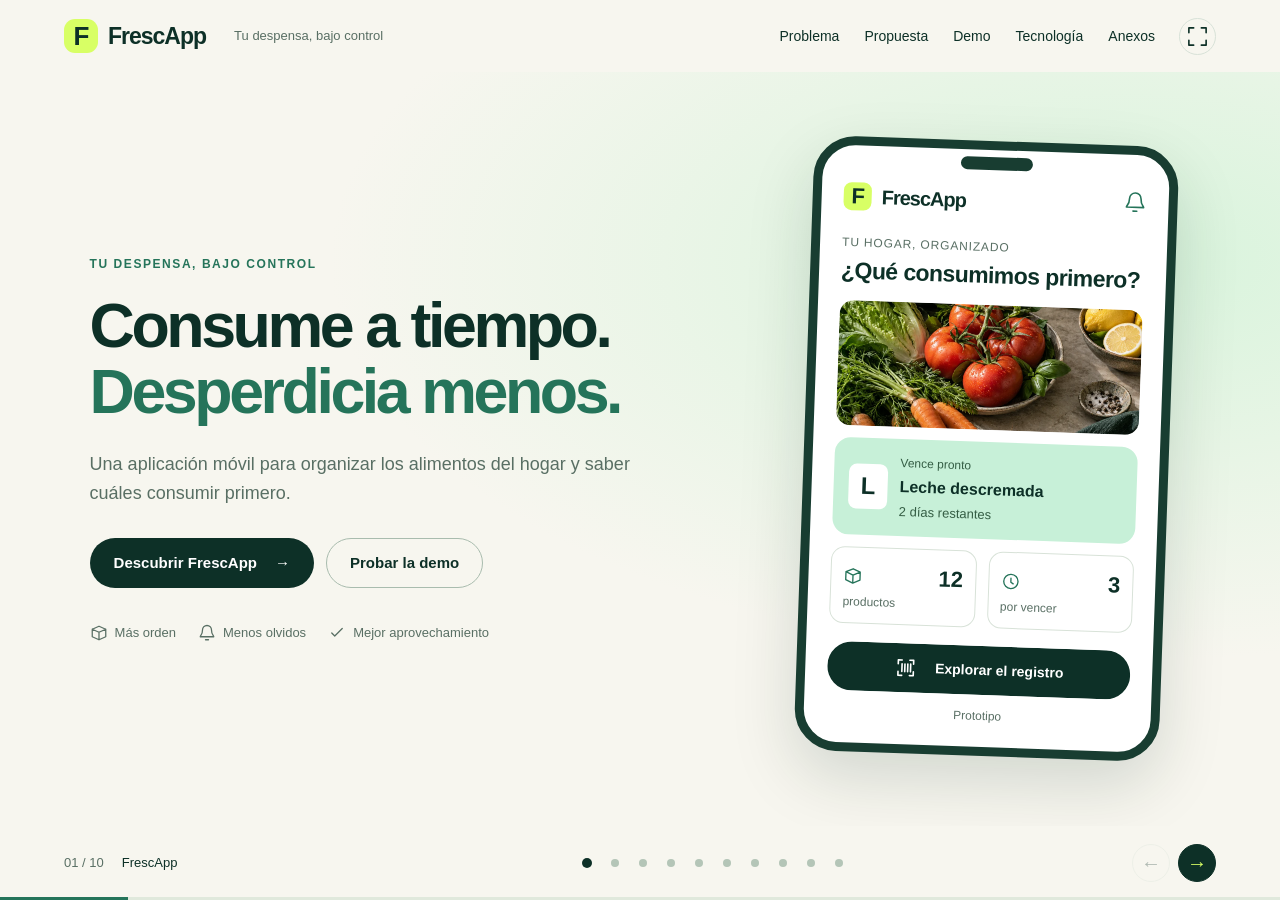
==== commit 6b2cd2fc: "Refine Hito 1 narrative and separate commercial appendices" ====
--- a/FrescApp_presentacion_web/index.html
+++ b/FrescApp_presentacion_web/index.html
@@ -10,7 +10,7 @@
 <body>
 <header class="topbar">
 <a class="brand" href="#inicio" aria-label="FrescApp, inicio"><span class="brand-mark">F</span>FrescApp<span class="brand-caption">Tu despensa, bajo control</span></a>
-<nav class="section-nav" aria-label="Secciones de la presentación"><a href="#problema">Problema</a><a href="#solucion">Propuesta</a><a href="#demo">Demo</a><a href="#planes">Planes</a><a href="#finanzas">Costos</a></nav>
+<nav class="section-nav" aria-label="Secciones de la presentación"><a href="#problema">Problema</a><a href="#solucion">Propuesta</a><a href="#demo">Demo</a><a href="#tecnologia">Tecnología</a><a href="#anexos">Anexos</a></nav>
 <button class="icon-button" id="fullscreenBtn" aria-label="Activar pantalla completa" title="Pantalla completa"><svg viewBox="0 0 24 24" aria-hidden="true"><path d="M8 3H3v5M16 3h5v5M3 16v5h5M21 16v5h-5"/></svg></button>
 </header>
 <main id="slides">
@@ -19,16 +19,17 @@
 <div class="phone-wrap"><div class="phone home-phone" aria-label="Vista ilustrativa de la aplicación"><div class="phone-top"><span class="brand"><span class="brand-mark">F</span>FrescApp</span><span class="phone-bell"><svg viewBox="0 0 24 24" aria-hidden="true"><path d="M18 8a6 6 0 0 0-12 0c0 7-3 7-3 9h18c0-2-3-2-3-9M10 21h4"/></svg></span></div><p class="small-label">Tu hogar, organizado</p><h3>¿Qué consumimos primero?</h3><img class="pantry-photo" src="assets/alimentos.webp" alt="Alimentos frescos: imagen ilustrativa" width="1122" height="1402"><div class="milk-card"><span class="food-code">L</span><div><small>Vence pronto</small><strong>Leche descremada</strong><span>2 días restantes</span></div></div><div class="home-metrics"><div><svg viewBox="0 0 24 24" aria-hidden="true"><path d="M3 7l9-4 9 4-9 4-9-4M3 7v10l9 4 9-4V7M12 11v10"/></svg><b>12</b><span>productos</span></div><div><svg viewBox="0 0 24 24" aria-hidden="true"><path d="M12 8v5l3 2M21 12a9 9 0 1 1-18 0 9 9 0 0 1 18 0"/></svg><b>3</b><span>por vencer</span></div></div><a class="button primary" href="#demo"><svg viewBox="0 0 24 24" aria-hidden="true"><path d="M4 8V4h4M16 4h4v4M20 16v4h-4M8 20H4v-4M8 8v8M11 8v8M14 8v8M17 8v8"/></svg> Explorar el registro</a><small class="phone-caption">Prototipo</small></div></div>
 </section>
 <section class="slide problem" id="problema" data-label="El problema" aria-labelledby="title-problema"><div class="section-heading"><p class="eyebrow coral">01 / Un problema de todos los días</p><h2 id="title-problema">Compramos para aprovechar.<br><em>A veces, terminamos olvidando.</em></h2><p>Una familia compra leche para la semana. El envase queda al fondo del refrigerador y la fecha pasa sin que nadie lo note.</p></div><div class="story-flow"><article><span class="story-icon"><svg viewBox="0 0 24 24" aria-hidden="true"><path d="M3 3h2l3 12h11l2-9H6M10 20h.01M18 20h.01"/></svg></span><span class="step-number">01</span><h3>La compra</h3><p>Un alimento que queríamos consumir.</p></article><article><span class="story-icon"><svg viewBox="0 0 24 24" aria-hidden="true"><path d="M3 7l9-4 9 4-9 4-9-4M3 7v10l9 4 9-4V7M12 11v10"/></svg></span><span class="step-number">02</span><h3>El olvido</h3><p>El producto queda fuera de vista.</p></article><article class="attention"><span class="story-icon"><svg viewBox="0 0 24 24" aria-hidden="true"><path d="M4 5h16v16H4zM4 10h16M8 3v4M16 3v4M8 14h2M14 14h2"/></svg></span><span class="step-number">03</span><h3>La pérdida</h3><p>La fecha pasa y la compra se desaprovecha.</p></article></div><div class="takeaway"><span>¿Para quién?</span><p>Para quienes organizan <strong>las compras semanales o mensuales del hogar.</strong></p></div><aside class="evidence-strip"><div class="evidence-number">3,65 <small>kg / semana</small></div><div><strong>Un estudio piloto en 15 hogares de Santiago</strong><p>registró un promedio de 3,65 kg de desperdicio alimentario por hogar en una semana. Es una muestra pequeña y no representa a todos los hogares de Chile.</p><a href="https://www.renhyd.org/renhyd/article/view/1242" target="_blank" rel="noopener noreferrer">Fuente: estudio publicado en Revista Española de Nutrición Humana y Dietética ↗</a></div></aside></section>
-<section class="slide solution" id="solucion" data-label="Nuestra solución" aria-labelledby="title-solucion"><div class="section-heading"><p class="eyebrow">02 / La propuesta de valor</p><h2 id="title-solucion">Del producto guardado<br>a una <em>decisión a tiempo.</em></h2><p>Conectar lo que hay en casa con lo que conviene consumir primero.</p></div><div class="solution-cards"><article><span class="step-number">01</span><span class="step-icon"><svg viewBox="0 0 24 24" aria-hidden="true"><path d="M4 8V4h4M16 4h4v4M20 16v4h-4M8 20H4v-4M8 8v8M11 8v8M14 8v8M17 8v8"/></svg></span><h3>Identifica</h3><p>Busca el producto en un catálogo propio.</p></article><article><span class="step-number">02</span><span class="step-icon"><svg viewBox="0 0 24 24" aria-hidden="true"><path d="M12 5v14M5 12h14"/></svg></span><h3>Confirma</h3><p>Registra la fecha de esa unidad o lote.</p></article><article><span class="step-number">03</span><span class="step-icon"><svg viewBox="0 0 24 24" aria-hidden="true"><path d="M18 8a6 6 0 0 0-12 0c0 7-3 7-3 9h18c0-2-3-2-3-9M10 21h4"/></svg></span><h3>Prioriza</h3><p>Consulta los próximos vencimientos y avisos.</p></article><article><span class="step-number">04</span><span class="step-icon"><svg viewBox="0 0 24 24" aria-hidden="true"><path d="M5 12l4 4L19 6"/></svg></span><h3>Aprovecha</h3><p>Decide qué consumir; las recetas amplían la propuesta.</p></article></div><div class="value-banner"><b>El valor está en conectarlo.</b><span>Inventario, fechas y acciones en un mismo recorrido desde el teléfono.</span></div><div class="product-map"><span class="map-label">Mapa del producto · recorrido principal</span><div class="map-flow"><span>Inicio</span><i aria-hidden="true">→</i><span>Mi despensa</span><i aria-hidden="true">→</i><span>Registrar alimento</span><i aria-hidden="true">→</i><span>Vencimientos</span><i aria-hidden="true">→</i><span>Acción / receta</span></div></div></section>
-<section class="slide demo" id="demo" data-label="Demostración" aria-labelledby="title-demo"><div class="demo-intro"><p class="eyebrow">03 / FrescApp en acción</p><h2 id="title-demo">Una compra.<br><em>Cuatro pasos.</em></h2><p id="demoExplain">Registramos la leche, confirmamos su fecha y vemos qué conviene consumir primero.</p><span class="status-badge">Demostración simulada</span><ol class="demo-steps" aria-label="Etapas de la demostración"><li class="active">Identificar</li><li>Registrar</li><li>Priorizar</li><li>Aprovechar</li></ol><button class="text-button" id="resetDemo">↺ Reiniciar demostración</button></div><div class="phone-wrap demo-wrap"><div class="phone demo-phone"><div class="app-top"><span class="brand"><span class="brand-mark">F</span>FrescApp</span><span class="small-label">Mi despensa</span></div><div class="demo-content" id="demoContent" aria-live="polite"></div><div class="app-footer"><span id="appStep">Paso 1 de 4</span><span>Datos de ejemplo</span></div></div></div></section>
-<section class="slide features" id="funciones" data-label="Alcance y estado" aria-labelledby="title-funciones"><div class="section-heading"><p class="eyebrow">04 / Un alcance claro</p><h2 id="title-funciones">Una base concreta.<br><em>Un crecimiento por etapas.</em></h2></div><div class="scope-columns"><article><span class="scope-tag">Funciones principales</span><h3>Organizar</h3><ul><li>Escaneo de productos.</li><li>Lista de despensa.</li><li>Próximos vencimientos.</li><li>Calendario de fechas.</li></ul></article><article class="priority-scope"><span class="scope-tag">Primera versión propuesta</span><h3>Completar el flujo</h3><ul><li>Registro y corrección de fechas.</li><li>Ingreso manual como alternativa.</li><li>Acceso al inventario por usuario.</li><li>Avisos básicos de vencimiento.</li></ul></article><article><span class="scope-tag">Evolución propuesta</span><h3>Añadir valor</h3><ul><li>Recetas con catálogo propio.</li><li>Comparación de precios.</li></ul><p>Las integraciones con supermercados quedan fuera de la primera entrega.</p></article></div></section>
-<section class="slide tech" id="tecnologia" data-label="Construcción y pruebas" aria-labelledby="title-tecnologia"><div class="section-heading"><p class="eyebrow">05 / Cómo lo hacemos viable</p><h2 id="title-tecnologia">Cada tecnología, un propósito.<br><em>Cada promesa, una prueba.</em></h2></div><div class="architecture architecture-flow"><article><span class="layer">01 · Cliente</span><h3>React Native + Expo</h3><p>Interfaz móvil</p><small>Captura la acción del usuario y muestra productos y alertas.</small></article><span class="architecture-arrow" aria-hidden="true">→</span><article><span class="layer">02 · Lógica</span><h3>Reglas de la app</h3><p>Catálogo y fechas</p><small>Valida el registro y prioriza los productos por fecha confirmada.</small></article><span class="architecture-arrow" aria-hidden="true">→</span><article><span class="layer">03 · Datos</span><h3>Firebase</h3><p>Cuenta e inventario</p><small>Almacena la información según las reglas de acceso configuradas.</small></article></div><p class="architecture-caption">Flujo de ejemplo: la persona registra un alimento → la aplicación valida los datos → guarda el producto asociado a su cuenta → muestra los vencimientos. La seguridad real depende de configurar y probar las reglas de Firebase.</p><div class="tech-compare"><div><span class="map-label">Por qué esta combinación</span><p><strong>React Native + Expo</strong> permite reutilizar gran parte del código entre Android e iOS y acelerar el prototipo.</p></div><div><strong>Alternativa considerada: desarrollo nativo</strong><p>Ofrece integración directa con cada plataforma, pero normalmente exige mantener implementaciones separadas. Para un proyecto académico, Expo reduce el esfuerzo inicial; la compatibilidad de módulos y el rendimiento deben probarse.</p></div></div><div class="test-strip"><span>Cómo validar la propuesta</span><div><b>Usabilidad</b><p>Registrar un alimento sin ayuda.</p></div><div><b>Exactitud</b><p>Fechas y orden de vencimiento correctos.</p></div><div><b>Privacidad</b><p>Comprobar que cada cuenta acceda solo a sus datos.</p></div></div></section>
-<section class="slide business" id="planes" data-label="Planes FrescApp" aria-labelledby="title-planes">
-<div class="section-heading"><p class="eyebrow">06 / Modelo de negocio</p><h2 id="title-planes">Tres planes.<br><em>Un hogar mejor organizado.</em></h2><p>Free permite comenzar; Plus elimina anuncios y permite compartir; Premium amplía la gestión familiar.</p></div>
+<section class="slide solution" id="solucion" data-label="Nuestra solución" aria-labelledby="title-solucion"><div class="section-heading"><p class="eyebrow">02 / La propuesta de valor</p><h2 id="title-solucion">Del producto guardado<br>a una <em>decisión a tiempo.</em></h2><p>Conectar lo que hay en casa con lo que conviene consumir primero.</p></div><div class="solution-cards"><article><span class="step-number">01</span><span class="step-icon"><svg viewBox="0 0 24 24" aria-hidden="true"><path d="M4 8V4h4M16 4h4v4M20 16v4h-4M8 20H4v-4M8 8v8M11 8v8M14 8v8M17 8v8"/></svg></span><h3>Identifica</h3><p>Busca el producto en un catálogo propio.</p></article><article><span class="step-number">02</span><span class="step-icon"><svg viewBox="0 0 24 24" aria-hidden="true"><path d="M12 5v14M5 12h14"/></svg></span><h3>Confirma</h3><p>Registra la fecha de esa unidad o lote.</p></article><article><span class="step-number">03</span><span class="step-icon"><svg viewBox="0 0 24 24" aria-hidden="true"><path d="M18 8a6 6 0 0 0-12 0c0 7-3 7-3 9h18c0-2-3-2-3-9M10 21h4"/></svg></span><h3>Prioriza</h3><p>Consulta los próximos vencimientos y avisos.</p></article><article><span class="step-number">04</span><span class="step-icon"><svg viewBox="0 0 24 24" aria-hidden="true"><path d="M5 12l4 4L19 6"/></svg></span><h3>Aprovecha</h3><p>Decide qué consumir; las recetas amplían la propuesta.</p></article></div><div class="value-banner"><b>El valor está en conectarlo.</b><span>Inventario, fechas y acciones en un mismo recorrido desde el teléfono.</span></div><div class="product-map"><span class="map-label">Mapa de navegación propuesto · pantallas principales</span><div class="map-flow map-entry"><span>Inicio / resumen</span><i aria-hidden="true">→</i><span>Mi despensa</span><i aria-hidden="true">→</i><span>Registrar alimento</span></div><div class="map-branches"><span>Mi despensa</span><i aria-hidden="true">↔</i><span>Calendario</span><i aria-hidden="true">↔</i><span>Alertas de vencimiento</span><i aria-hidden="true">↔</i><span>Ideas de recetas <small>(evolución propuesta)</small></span></div><p class="map-footnote">Ajustes y cuenta se acceden desde el perfil. Si un producto no está en el catálogo, la alternativa prevista es ingresarlo manualmente. Este mapa representa la navegación objetivo; no significa que todas las pantallas estén terminadas.</p></div></section>
+<section class="slide demo" id="demo" data-label="Demostración" aria-labelledby="title-demo"><div class="demo-intro"><p class="eyebrow">03 / FrescApp en acción</p><h2 id="title-demo">Una compra.<br><em>Cuatro pasos.</em></h2><p id="demoExplain">Registramos la leche, confirmamos su fecha y vemos qué conviene consumir primero.</p><span class="status-badge">Demostración simulada · no es un escaneo real</span><p class="demo-caveat">La selección de producto y el avance del flujo son interactivos; la lectura real de códigos de barras no se demuestra aquí. El catálogo del proyecto se plantea como dataset propio, sin consultar APIs externas.</p><ol class="demo-steps" aria-label="Etapas de la demostración"><li class="active">Identificar</li><li>Registrar</li><li>Priorizar</li><li>Aprovechar</li></ol><button class="text-button" id="resetDemo">↺ Reiniciar demostración</button></div><div class="phone-wrap demo-wrap"><div class="phone demo-phone"><div class="app-top"><span class="brand"><span class="brand-mark">F</span>FrescApp</span><span class="small-label">Mi despensa</span></div><div class="demo-content" id="demoContent" aria-live="polite"></div><div class="app-footer"><span id="appStep">Paso 1 de 4</span><span>Datos de ejemplo</span></div></div></div></section>
+<section class="slide features" id="funciones" data-label="Alcance y estado" aria-labelledby="title-funciones"><div class="section-heading"><p class="eyebrow">04 / Un alcance claro</p><h2 id="title-funciones">Una base concreta.<br><em>Un crecimiento por etapas.</em></h2></div><div class="scope-columns"><article><span class="scope-tag">Funciones principales</span><h3>Organizar</h3><ul><li>Identificación de productos: escaneo previsto y catálogo propio.</li><li>Lista de despensa.</li><li>Próximos vencimientos.</li><li>Calendario de fechas.</li></ul></article><article class="priority-scope"><span class="scope-tag">Primera versión propuesta</span><h3>Completar el flujo</h3><ul><li>Registro y corrección de fechas.</li><li>Ingreso manual como alternativa.</li><li>Acceso al inventario por usuario.</li><li>Avisos básicos de vencimiento.</li></ul></article><article><span class="scope-tag">Evolución propuesta</span><h3>Añadir valor</h3><ul><li>Recetas sugeridas con catálogo propio.</li><li>Comparación de precios.</li></ul><p>Las recetas son una evolución propuesta, no una función validada en esta demostración. Las integraciones con supermercados quedan fuera de la primera entrega.</p></article></div></section>
+<section class="slide tech" id="tecnologia" data-label="Construcción y pruebas" aria-labelledby="title-tecnologia"><div class="section-heading"><p class="eyebrow">05 / Cómo lo hacemos viable</p><h2 id="title-tecnologia">Cada tecnología, un propósito.<br><em>Cada promesa, una prueba.</em></h2></div><div class="architecture architecture-flow"><article><span class="layer">01 · Cliente</span><h3>React Native + Expo</h3><p>Interfaz móvil</p><small>Presenta las pantallas, recibe datos y permite registrar o corregir productos.</small></article><span class="architecture-arrow" aria-hidden="true">→</span><article><span class="layer">02 · Catálogo y lógica</span><h3>Dataset local + reglas</h3><p>Búsqueda y fechas</p><small>Busca en el catálogo incluido en el proyecto, valida campos y ordena por vencimiento. Si no encuentra el producto, contempla ingreso manual. Sin API externa de productos.</small></article><span class="architecture-arrow" aria-hidden="true">→</span><article><span class="layer">03 · Persistencia</span><h3>Firebase / Cloud Firestore</h3><p>Inventario por cuenta</p><small>Guarda los registros personales en la nube. El acceso aislado por usuario debe comprobarse con reglas de seguridad y pruebas.</small></article></div><p class="architecture-caption">Flujo previsto: usuario → formulario móvil → validación local y búsqueda en dataset → guardado del producto y su fecha en Firestore → consulta y priorización en la app. El catálogo de productos y el inventario personal son datos distintos. No se afirma que el control de acceso esté validado hasta probar las reglas de Firebase.</p><div class="tech-compare"><div><span class="map-label">Por qué esta combinación</span><p><strong>React Native + Expo</strong> permite reutilizar gran parte del código entre Android e iOS y acelerar el prototipo.</p></div><div><strong>Alternativa considerada: desarrollo nativo</strong><p>Ofrece integración directa con cada plataforma, pero normalmente exige mantener implementaciones separadas. Para un proyecto académico, Expo reduce el esfuerzo inicial; la compatibilidad de módulos y el rendimiento deben probarse.</p></div></div><div class="test-strip"><span>Cómo validar la propuesta</span><div><b>Usabilidad</b><p>Registrar un alimento sin ayuda.</p></div><div><b>Exactitud</b><p>Fechas y orden de vencimiento correctos.</p></div><div><b>Privacidad</b><p>Comprobar que cada cuenta acceda solo a sus datos.</p></div></div></section>
+<section class="slide close" id="cierre" data-label="Nuestra propuesta" aria-labelledby="title-cierre"><div class="close-mark">F</div><p class="eyebrow">06 / Cierre</p><h2 id="title-cierre">Menos olvidos.<br>Menos desperdicio.<br><em>Más aprovechamiento.</em></h2><p class="closing-lead">Proponemos validar una primera versión que permita<br class="desktop-break"> registrar alimentos y decidir qué consumir primero.</p><div class="closing-references"><span>Fuentes principales</span><a href="https://www.renhyd.org/renhyd/article/view/1242" target="_blank" rel="noopener noreferrer">Estudio piloto de desperdicio alimentario en hogares (2021)</a><a href="https://appodeal.com/wp-content/uploads/2025/03/Appodeal-The-Latest-eCPM-Report-2025.pdf" target="_blank" rel="noopener noreferrer">Appodeal, informe eCPM 2025 (solo referencia de escenario)</a><a href="https://firebase.google.com/pricing" target="_blank" rel="noopener noreferrer">Firebase: precios y límites vigentes</a><a href="https://reactnative.dev/" target="_blank" rel="noopener noreferrer">React Native</a> · <a href="https://docs.expo.dev/" target="_blank" rel="noopener noreferrer">Expo</a></div><div class="closing-actions"><a class="button primary" href="#demo">Volver a probar <span aria-hidden="true">→</span></a><a class="button secondary" href="https://www.figma.com/proto/HFcCmtUFEpJPL2AxcL89Ll/Sin-t%C3%ADtulo?node-id=3-17&p=f&t=1ukiLqVDBpX9yR0k-1&scaling=scale-down&content-scaling=fixed&page-id=3%3A13&starting-point-node-id=3%3A17&show-proto-sidebar=1" target="_blank" rel="noopener noreferrer">Ver prototipo Figma ↗</a></div></section>
+<section class="slide appendix-divider" id="anexos" data-label="Anexos comerciales" aria-labelledby="title-anexos"><p class="eyebrow">ANEXOS · CONSULTA</p><h2 id="title-anexos">Modelo de negocio<br><em>y costos de operación.</em></h2><p>Estas estimaciones complementan la propuesta, pero no forman parte del recorrido principal del Hito 1. Se pueden consultar al terminar la exposición o durante las preguntas.</p><div class="appendix-links"><a class="button primary" href="#planes">Ver planes e ingresos ↗</a><a class="button secondary" href="#finanzas">Ver costos ↗</a></div></section><section class="slide business" id="planes" data-label="Planes FrescApp" aria-labelledby="title-planes">
+<div class="section-heading"><p class="eyebrow">ANEXO A / Modelo de negocio</p><h2 id="title-planes">Tres planes.<br><em>Un hogar mejor organizado.</em></h2><p>Modelo comercial hipotético para evaluar con usuarios; los planes y sus funciones aún no son una oferta validada.</p></div>
 <div class="plan-grid">
-<article class="plan-card plan-free"><div class="plan-card-top"><span class="plan-label">FREE</span><span class="plan-price">$0 <small>/ mes</small></span></div><span class="plan-ad-tag">Con anuncios</span><ul><li>Inventario personal</li><li>Registro manual y escaneo compatible</li><li>Alertas básicas y calendario</li><li>Lista de compras y recetas básicas</li></ul></article>
-<article class="plan-card plan-plus"><div class="plan-card-top"><span class="plan-label">PLUS</span><span class="plan-price">$2.490 <small>/ mes</small></span></div><span class="plan-ad-tag no-ads">Sin anuncios</span><ul><li>Todo lo de Free</li><li>Inventario compartido: hasta 3 integrantes</li><li>Lista de compras y alertas compartidas</li><li>Recetas personalizadas e historial básico</li></ul></article>
-<article class="plan-card plan-premium"><div class="plan-card-top"><span class="plan-label">PREMIUM</span><span class="plan-price">$3.990 <small>/ mes</small></span></div><span class="plan-ad-tag no-ads">Sin anuncios</span><ul><li>Todo lo de Plus</li><li>Inventario familiar: hasta 7 integrantes</li><li>Planificación semanal de comidas</li><li>Estadísticas y almacenamiento avanzado</li></ul></article>
+<article class="plan-card plan-free"><div class="plan-card-top"><span class="plan-label">FREE</span><span class="plan-price">$0 <small>/ mes</small></span></div><span class="plan-ad-tag">Con anuncios</span><ul><li>Inventario personal</li><li>Registro manual y escaneo compatible</li><li>Alertas básicas y calendario</li><li>Lista de compras; recetas básicas como función futura</li></ul></article>
+<article class="plan-card plan-plus"><div class="plan-card-top"><span class="plan-label">PLUS</span><span class="plan-price">$2.490 <small>/ mes</small></span></div><span class="plan-ad-tag no-ads">Sin anuncios</span><ul><li>Todo lo de Free</li><li>Inventario compartido: hasta 3 integrantes</li><li>Lista de compras y alertas compartidas</li><li>Recetas personalizadas e historial (propuesta)</li></ul></article>
+<article class="plan-card plan-premium"><div class="plan-card-top"><span class="plan-label">PREMIUM</span><span class="plan-price">$3.990 <small>/ mes</small></span></div><span class="plan-ad-tag no-ads">Sin anuncios</span><ul><li>Todo lo de Plus</li><li>Inventario familiar: hasta 7 integrantes</li><li>Planificación semanal de comidas (propuesta)</li><li>Estadísticas y almacenamiento avanzado</li></ul></article>
 </div>
 <div class="ad-revenue">
 <div class="ad-revenue-heading"><div><span class="ad-revenue-kicker">INGRESOS ADICIONALES</span><h3>¿Cuánto podrían generar los anuncios?</h3></div><p>Solo se monetiza Free; Plus y Premium permanecen sin publicidad.</p></div>
@@ -37,22 +38,21 @@
 <article class="ad-scenario ad-scenario-featured"><span class="ad-users">500</span><span class="ad-user-label">usuarios activos al día</span><strong>~$4.300</strong><small>CLP de ingreso mensual</small></article>
 <article class="ad-scenario"><span class="ad-users">1.000</span><span class="ad-user-label">usuarios activos al día</span><strong>~$8.500</strong><small>CLP de ingreso mensual</small></article>
 </div>
-<p class="ad-assumptions">Ejemplo conservador: 3 impresiones de banner por usuario al día, 30 días y eCPM supuesto de US$0,10 para LATAM. Cifras ilustrativas, antes de impuestos; el ingreso real depende del país, formato, demanda y anuncios efectivamente mostrados. <a href="https://appodeal.com/wp-content/uploads/2025/03/Appodeal-The-Latest-eCPM-Report-2025.pdf" target="_blank" rel="noopener noreferrer">Referencia de mercado</a>.</p>
+<p class="ad-assumptions">Ejemplo de escenario, no pronóstico: 3 impresiones por usuario activo al día × 30 días × eCPM supuesto de US$0,10 (ingreso por cada mil impresiones) = US$0,90 por cada 100 usuarios activos diarios. Conversión ilustrativa usada para las tarjetas: ~CLP $945 por US$1. Los valores no son una tarifa garantizada ni una medición de FrescApp; cambian según país, formato, demanda, tasa de llenado y tipo de cambio. <a href="https://appodeal.com/wp-content/uploads/2025/03/Appodeal-The-Latest-eCPM-Report-2025.pdf" target="_blank" rel="noopener noreferrer">Informe eCPM de referencia (Appodeal, 2025)</a>.</p>
 </div>
-<p class="finance-note">Precios propuestos en CLP para validar con usuarios; no son tarifas comerciales definitivas. Los límites incluyen al titular de la cuenta.</p></section>
+<p class="finance-note">Precios de prueba, no tarifas validadas. Se proponen por niveles de valor (sin anuncios y funciones compartidas), pero antes de fijarlos hay que probar disposición a pagar, costos por usuario y uso real. Los límites incluyen al titular.</p></section>
 <section class="slide finance" id="finanzas" data-label="Costos de operación" aria-labelledby="title-finanzas">
-<div class="section-heading"><p class="eyebrow">08 / Costos para operar</p><h2 id="title-finanzas">¿Qué debemos pagar<br><em>para lanzar FrescApp?</em></h2><p>Estimaciones orientativas para Chile. El gasto real depende del uso, las tarifas vigentes y cuánto trabajo haga el equipo.</p></div>
+<div class="section-heading"><p class="eyebrow">ANEXO B / Costos para operar</p><h2 id="title-finanzas">¿Qué debemos pagar<br><em>para lanzar FrescApp?</em></h2><p>Estimaciones orientativas para Chile. El gasto real depende del uso, las tarifas vigentes y cuánto trabajo haga el equipo.</p></div>
 <div class="cost-groups">
-<article class="cost-card"><span class="cost-icon">01</span><div><h3>Servidor y base de datos</h3><p>Firebase / Cloud Firestore, autenticación, almacenamiento, funciones y tráfico.</p><div class="cost-range">$0–$50.000 <small>/ mes al inicio</small></div><small class="cost-detail">Puede partir en planes gratuitos; al crecer el uso, se cobra según consumo y servicios habilitados.</small></div></article>
-<article class="cost-card"><span class="cost-icon">02</span><div><h3>Publicación en tiendas</h3><p>Google Play Console: US$25 una sola vez. Apple Developer Program: US$99 al año.</p><div class="cost-range">US$25 + US$99 <small>/ año Apple</small></div><small class="cost-detail">Verificar condiciones, impuestos y tipo de cuenta antes de publicar.</small></div></article>
+<article class="cost-card"><span class="cost-icon">01</span><div><h3>Servidor y base de datos</h3><p>Firebase / Cloud Firestore, autenticación, almacenamiento, funciones y tráfico.</p><div class="cost-range">$0–$50.000 <small>/ mes al inicio</small></div><small class="cost-detail">Puede partir en planes gratuitos; al crecer el uso, se cobra según consumo y servicios habilitados. <a href="https://firebase.google.com/pricing" target="_blank" rel="noopener noreferrer">Tarifas Firebase</a>.</small></div></article>
+<article class="cost-card"><span class="cost-icon">02</span><div><h3>Publicación en tiendas</h3><p>Google Play Console: tarifa de registro indicada de US$25 una sola vez. Apple Developer Program: US$99 al año, sujeto a condiciones del programa.</p><div class="cost-range">US$25 + US$99 <small>/ año Apple</small></div><small class="cost-detail">Verificar condiciones, impuestos y tipo de cuenta antes de publicar. <a href="https://support.google.com/googleplay/android-developer/answer/6112435" target="_blank" rel="noopener noreferrer">Google Play</a> · <a href="https://developer.apple.com/programs/" target="_blank" rel="noopener noreferrer">Apple Developer</a></small></div></article>
 <article class="cost-card"><span class="cost-icon">03</span><div><h3>Dominio, correo y web</h3><p>Dominio propio, correo de soporte y página informativa o política de privacidad.</p><div class="cost-range">$5.000–$30.000 <small>/ mes equivalente</small></div><small class="cost-detail">El dominio normalmente se paga por año; depende de la extensión y el proveedor.</small></div></article>
 <article class="cost-card"><span class="cost-icon">04</span><div><h3>Mantenimiento y seguridad</h3><p>Corrección de errores, actualizaciones, pruebas, copias de seguridad y revisión de accesos.</p><div class="cost-range">$100.000–$400.000 <small>/ mes</small></div><small class="cost-detail">Puede bajar el desembolso si el equipo hace estas tareas, pero sigue existiendo un costo de tiempo.</small></div></article>
 <article class="cost-card"><span class="cost-icon">05</span><div><h3>Publicidad y captación</h3><p>Promoción en redes, contenido, pruebas de anuncios y material de lanzamiento.</p><div class="cost-range">$50.000–$300.000 <small>/ mes</small></div><small class="cost-detail">Se puede comenzar con difusión orgánica y aumentar el presupuesto según resultados.</small></div></article>
 <article class="cost-card"><span class="cost-icon">06</span><div><h3>Otros costos posibles</h3><p>Comisiones de cobro, asesoría contable/legal, privacidad, soporte y herramientas de desarrollo.</p><div class="cost-range">$50.000–$250.000 <small>/ mes como provisión</small></div><small class="cost-detail">Las comisiones dependen del canal de pago y las reglas de cada plataforma.</small></div></article>
 </div>
 <div class="cost-summary"><div><span>Presupuesto inicial sugerido de operación</span><strong>$200.000–$1.000.000 / mes</strong></div><p>También conviene presupuestar términos de uso, privacidad, monitoreo de errores y soporte. La inversión para desarrollar o mejorar la app se calcula por separado.</p></div>
-<p class="finance-note">Valores estimativos en CLP salvo cuando se indica USD. No son cotizaciones. Firebase no tiene una tarifa fija universal: revisar el consumo real y configurar alertas de presupuesto antes del lanzamiento.</p></section><section class="slide close" id="cierre" data-label="Nuestra propuesta" aria-labelledby="title-cierre"><div class="close-mark">F</div><p class="eyebrow">09 / FrescApp</p><h2 id="title-cierre">Menos olvidos.<br>Menos desperdicio.<br><em>Más aprovechamiento.</em></h2><p class="closing-lead">Proponemos validar una primera versión que permita<br class="desktop-break"> registrar alimentos y decidir qué consumir primero.</p><p class="closing-source">Base consultada: estudio piloto de hogares en Santiago (2021) y requisitos de diseño del proyecto.</p><div class="closing-actions"><a class="button primary" href="#demo">Volver a probar <span aria-hidden="true">→</span></a><a class="button secondary" href="https://www.figma.com/proto/HFcCmtUFEpJPL2AxcL89Ll/Sin-t%C3%ADtulo?node-id=3-17&p=f&t=1ukiLqVDBpX9yR0k-1&scaling=scale-down&content-scaling=fixed&page-id=3%3A13&starting-point-node-id=3%3A17&show-proto-sidebar=1" target="_blank" rel="noopener noreferrer">Ver prototipo Figma ↗</a></div></section>
-</main>
-<footer class="presenter-bar"><div class="current-section"><span id="pageNumber">01 / 07</span><span id="currentLabel">FrescApp</span></div><nav class="dots" aria-label="Ir a una sección"><a href="#inicio" aria-label="1. Inicio" aria-current="step"></a><a href="#problema" aria-label="2. Problema"></a><a href="#solucion" aria-label="3. Propuesta"></a><a href="#demo" aria-label="4. Demo"></a><a href="#funciones" aria-label="5. Alcance"></a><a href="#tecnologia" aria-label="6. Tecnología"></a><a href="#planes" aria-label="7. Planes"></a><a href="#finanzas" aria-label="8. Costos"></a><a href="#cierre" aria-label="9. Cierre"></a></nav><div class="presentation-tools"><div class="nav-arrows"><button id="prevBtn" aria-label="Sección anterior">←</button><button id="nextBtn" aria-label="Sección siguiente">→</button></div></div><div class="progress-track"><span id="progressBar"></span></div></footer>
+<p class="finance-note">Valores estimativos en CLP salvo cuando se indica USD. No son cotizaciones. Firebase no tiene una tarifa fija universal: revisar el consumo real y configurar alertas de presupuesto antes del lanzamiento.</p></section></main>
+<footer class="presenter-bar"><div class="current-section"><span id="pageNumber">01 / 09</span><span id="currentLabel">FrescApp</span></div><nav class="dots" aria-label="Ir a una sección"><a href="#inicio" aria-label="1. Inicio" aria-current="step"></a><a href="#problema" aria-label="2. Problema"></a><a href="#solucion" aria-label="3. Propuesta"></a><a href="#demo" aria-label="4. Demo"></a><a href="#funciones" aria-label="5. Alcance"></a><a href="#tecnologia" aria-label="6. Tecnología"></a><a href="#cierre" aria-label="7. Cierre"></a><a href="#anexos" aria-label="8. Anexos"></a><a href="#planes" aria-label="9. Planes e ingresos"></a><a href="#finanzas" aria-label="10. Costos"></a></nav><div class="presentation-tools"><div class="nav-arrows"><button id="prevBtn" aria-label="Sección anterior">←</button><button id="nextBtn" aria-label="Sección siguiente">→</button></div></div><div class="progress-track"><span id="progressBar"></span></div></footer>
 <div class="toast" id="toast" role="status"></div>
 </body></html>
--- a/FrescApp_presentacion_web/styles.css
+++ b/FrescApp_presentacion_web/styles.css
@@ -132,3 +132,17 @@
 .ad-assumptions a{color:var(--lime);text-decoration:underline}
 @media(max-width:760px){.ad-revenue{padding:10px;gap:7px}.ad-revenue-heading{align-items:flex-start;flex-direction:column;gap:4px}.ad-revenue-heading h3{font-size:14px}.ad-scenario{padding:8px}.ad-scenario span{font-size:9px}.ad-scenario strong{font-size:16px}.ad-assumptions{font-size:8px}}
 @media(min-width:761px) and (max-height:800px){.business{gap:8px}.business .section-heading h2{font-size:clamp(29px,2.8vw,40px)}.business .section-heading>p:not(.eyebrow){font-size:12px}.plan-card{padding:11px;gap:8px}.plan-card li{margin:3px 0;font-size:11px}.ad-revenue{padding:8px 11px;gap:6px}.ad-revenue-heading h3{font-size:13px}.ad-scenario{padding:6px 9px}.ad-scenario strong{font-size:16px}.ad-assumptions{font-size:8px}.business .finance-note{font-size:9px}}
+
+/* Tarjetas individuales de ingresos por anuncios, alineadas con los planes */
+.ad-revenue{border:0;background:transparent;border-radius:0;padding:0;gap:9px}
+.ad-revenue-heading{margin-bottom:1px}
+.ad-scenarios{display:grid;grid-template-columns:repeat(3,minmax(0,1fr));gap:12px}
+.ad-scenario{background:#fffdf7;color:#19382e;border:1px solid #d8e2d8;border-radius:15px;padding:13px 15px;display:flex;flex-direction:column;align-items:flex-start;gap:4px;min-width:0;box-shadow:0 5px 18px #071d1614}
+.ad-scenario-featured{border:2px solid #c7ed96}
+.ad-users{font-size:clamp(20px,2vw,28px);font-weight:800;line-height:1;color:#19382e;letter-spacing:-.04em}
+.ad-user-label{font-size:10px!important;color:#52665b!important}
+.ad-scenario strong{font-size:clamp(21px,2vw,29px);line-height:1.1;color:#245e43;margin-top:6px}
+.ad-scenario small{font-size:10px;color:#617268}
+@media(max-width:760px){.ad-scenarios{grid-template-columns:1fr 1fr;gap:9px}.ad-scenario{padding:11px}.ad-users{font-size:22px}.ad-scenario strong{font-size:21px}}
+@media(max-width:460px){.ad-scenarios{grid-template-columns:1fr}.ad-scenario{padding:13px}.ad-users{font-size:24px}.ad-scenario strong{font-size:23px}}
+@media(min-width:761px) and (max-height:800px){.ad-revenue{gap:5px}.ad-scenarios{gap:8px}.ad-scenario{padding:7px 10px;gap:2px}.ad-users{font-size:18px}.ad-user-label{font-size:8px!important}.ad-scenario strong{font-size:18px;margin-top:2px}.ad-scenario small{font-size:8px}.ad-assumptions{font-size:7px}}
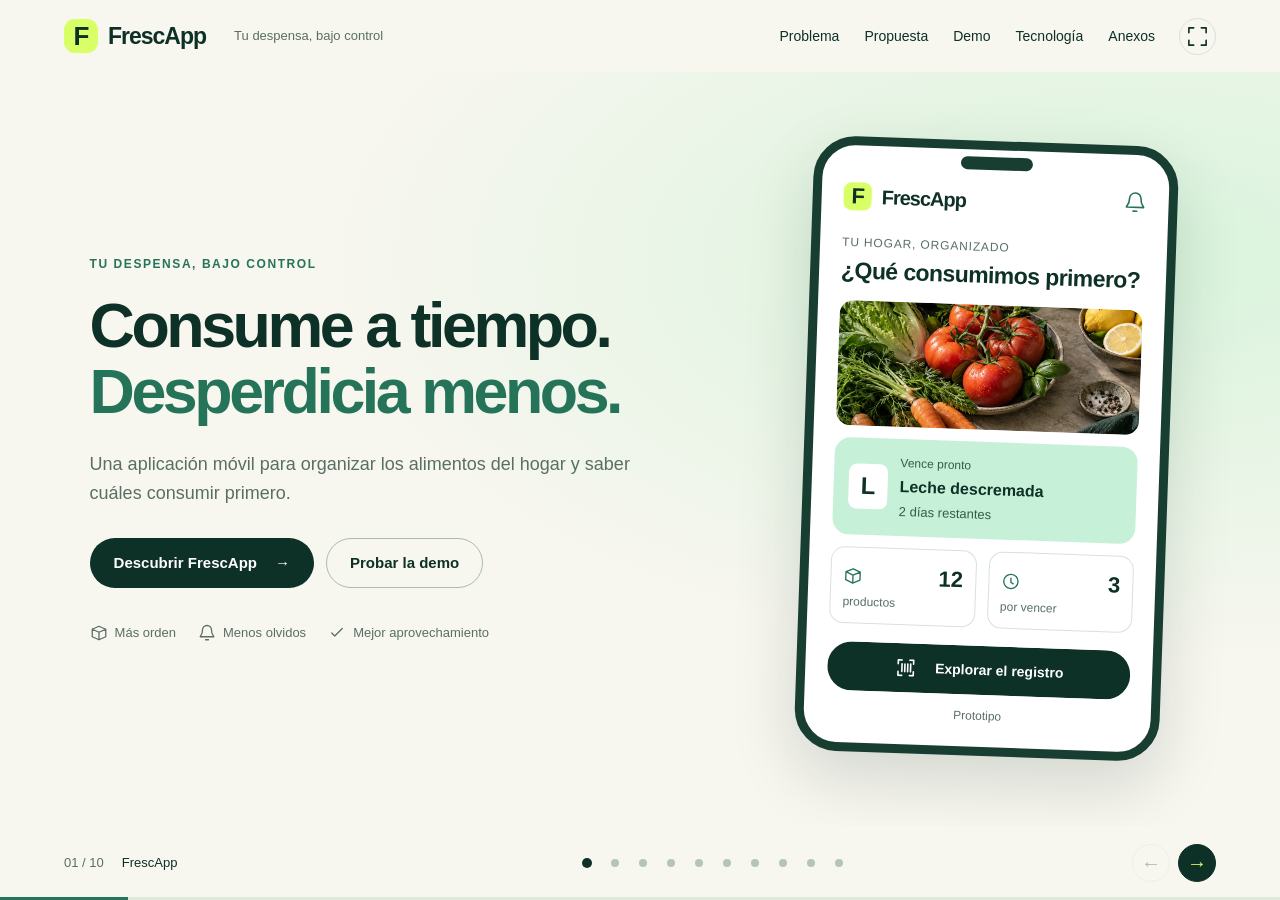
==== commit 785c7506: "Correct primary food-waste study reference" ====
--- a/FrescApp_presentacion_web/index.html
+++ b/FrescApp_presentacion_web/index.html
@@ -18,12 +18,12 @@
 <div class="hero-copy"><p class="eyebrow">Tu despensa, bajo control</p><h1 id="title-inicio">Consume a tiempo.<br><em>Desperdicia menos.</em></h1><p class="lead">Una aplicación móvil para organizar los alimentos del hogar y saber cuáles consumir primero.</p><div class="hero-actions"><a class="button primary" href="#problema">Descubrir FrescApp <span aria-hidden="true">→</span></a><a class="button secondary" href="#demo">Probar la demo</a></div><div class="hero-bottom"><span><svg viewBox="0 0 24 24" aria-hidden="true"><path d="M3 7l9-4 9 4-9 4-9-4M3 7v10l9 4 9-4V7M12 11v10"/></svg> Más orden</span><span><svg viewBox="0 0 24 24" aria-hidden="true"><path d="M18 8a6 6 0 0 0-12 0c0 7-3 7-3 9h18c0-2-3-2-3-9M10 21h4"/></svg> Menos olvidos</span><span><svg viewBox="0 0 24 24" aria-hidden="true"><path d="M5 12l4 4L19 6"/></svg> Mejor aprovechamiento</span></div></div>
 <div class="phone-wrap"><div class="phone home-phone" aria-label="Vista ilustrativa de la aplicación"><div class="phone-top"><span class="brand"><span class="brand-mark">F</span>FrescApp</span><span class="phone-bell"><svg viewBox="0 0 24 24" aria-hidden="true"><path d="M18 8a6 6 0 0 0-12 0c0 7-3 7-3 9h18c0-2-3-2-3-9M10 21h4"/></svg></span></div><p class="small-label">Tu hogar, organizado</p><h3>¿Qué consumimos primero?</h3><img class="pantry-photo" src="assets/alimentos.webp" alt="Alimentos frescos: imagen ilustrativa" width="1122" height="1402"><div class="milk-card"><span class="food-code">L</span><div><small>Vence pronto</small><strong>Leche descremada</strong><span>2 días restantes</span></div></div><div class="home-metrics"><div><svg viewBox="0 0 24 24" aria-hidden="true"><path d="M3 7l9-4 9 4-9 4-9-4M3 7v10l9 4 9-4V7M12 11v10"/></svg><b>12</b><span>productos</span></div><div><svg viewBox="0 0 24 24" aria-hidden="true"><path d="M12 8v5l3 2M21 12a9 9 0 1 1-18 0 9 9 0 0 1 18 0"/></svg><b>3</b><span>por vencer</span></div></div><a class="button primary" href="#demo"><svg viewBox="0 0 24 24" aria-hidden="true"><path d="M4 8V4h4M16 4h4v4M20 16v4h-4M8 20H4v-4M8 8v8M11 8v8M14 8v8M17 8v8"/></svg> Explorar el registro</a><small class="phone-caption">Prototipo</small></div></div>
 </section>
-<section class="slide problem" id="problema" data-label="El problema" aria-labelledby="title-problema"><div class="section-heading"><p class="eyebrow coral">01 / Un problema de todos los días</p><h2 id="title-problema">Compramos para aprovechar.<br><em>A veces, terminamos olvidando.</em></h2><p>Una familia compra leche para la semana. El envase queda al fondo del refrigerador y la fecha pasa sin que nadie lo note.</p></div><div class="story-flow"><article><span class="story-icon"><svg viewBox="0 0 24 24" aria-hidden="true"><path d="M3 3h2l3 12h11l2-9H6M10 20h.01M18 20h.01"/></svg></span><span class="step-number">01</span><h3>La compra</h3><p>Un alimento que queríamos consumir.</p></article><article><span class="story-icon"><svg viewBox="0 0 24 24" aria-hidden="true"><path d="M3 7l9-4 9 4-9 4-9-4M3 7v10l9 4 9-4V7M12 11v10"/></svg></span><span class="step-number">02</span><h3>El olvido</h3><p>El producto queda fuera de vista.</p></article><article class="attention"><span class="story-icon"><svg viewBox="0 0 24 24" aria-hidden="true"><path d="M4 5h16v16H4zM4 10h16M8 3v4M16 3v4M8 14h2M14 14h2"/></svg></span><span class="step-number">03</span><h3>La pérdida</h3><p>La fecha pasa y la compra se desaprovecha.</p></article></div><div class="takeaway"><span>¿Para quién?</span><p>Para quienes organizan <strong>las compras semanales o mensuales del hogar.</strong></p></div><aside class="evidence-strip"><div class="evidence-number">3,65 <small>kg / semana</small></div><div><strong>Un estudio piloto en 15 hogares de Santiago</strong><p>registró un promedio de 3,65 kg de desperdicio alimentario por hogar en una semana. Es una muestra pequeña y no representa a todos los hogares de Chile.</p><a href="https://www.renhyd.org/renhyd/article/view/1242" target="_blank" rel="noopener noreferrer">Fuente: estudio publicado en Revista Española de Nutrición Humana y Dietética ↗</a></div></aside></section>
+<section class="slide problem" id="problema" data-label="El problema" aria-labelledby="title-problema"><div class="section-heading"><p class="eyebrow coral">01 / Un problema de todos los días</p><h2 id="title-problema">Compramos para aprovechar.<br><em>A veces, terminamos olvidando.</em></h2><p>Una familia compra leche para la semana. El envase queda al fondo del refrigerador y la fecha pasa sin que nadie lo note.</p></div><div class="story-flow"><article><span class="story-icon"><svg viewBox="0 0 24 24" aria-hidden="true"><path d="M3 3h2l3 12h11l2-9H6M10 20h.01M18 20h.01"/></svg></span><span class="step-number">01</span><h3>La compra</h3><p>Un alimento que queríamos consumir.</p></article><article><span class="story-icon"><svg viewBox="0 0 24 24" aria-hidden="true"><path d="M3 7l9-4 9 4-9 4-9-4M3 7v10l9 4 9-4V7M12 11v10"/></svg></span><span class="step-number">02</span><h3>El olvido</h3><p>El producto queda fuera de vista.</p></article><article class="attention"><span class="story-icon"><svg viewBox="0 0 24 24" aria-hidden="true"><path d="M4 5h16v16H4zM4 10h16M8 3v4M16 3v4M8 14h2M14 14h2"/></svg></span><span class="step-number">03</span><h3>La pérdida</h3><p>La fecha pasa y la compra se desaprovecha.</p></article></div><div class="takeaway"><span>¿Para quién?</span><p>Para quienes organizan <strong>las compras semanales o mensuales del hogar.</strong></p></div><aside class="evidence-strip"><div class="evidence-number">3,65 <small>kg / semana</small></div><div><strong>Un estudio piloto en 15 hogares de Santiago</strong><p>registró un promedio de 3,65 kg de desperdicio alimentario por hogar en una semana. Es una muestra pequeña y no representa a todos los hogares de Chile.</p><a href="https://renhyd.org/index.php/renhyd/article/view/1242" target="_blank" rel="noopener noreferrer">Fuente: estudio publicado en Revista Española de Nutrición Humana y Dietética ↗</a></div></aside></section>
 <section class="slide solution" id="solucion" data-label="Nuestra solución" aria-labelledby="title-solucion"><div class="section-heading"><p class="eyebrow">02 / La propuesta de valor</p><h2 id="title-solucion">Del producto guardado<br>a una <em>decisión a tiempo.</em></h2><p>Conectar lo que hay en casa con lo que conviene consumir primero.</p></div><div class="solution-cards"><article><span class="step-number">01</span><span class="step-icon"><svg viewBox="0 0 24 24" aria-hidden="true"><path d="M4 8V4h4M16 4h4v4M20 16v4h-4M8 20H4v-4M8 8v8M11 8v8M14 8v8M17 8v8"/></svg></span><h3>Identifica</h3><p>Busca el producto en un catálogo propio.</p></article><article><span class="step-number">02</span><span class="step-icon"><svg viewBox="0 0 24 24" aria-hidden="true"><path d="M12 5v14M5 12h14"/></svg></span><h3>Confirma</h3><p>Registra la fecha de esa unidad o lote.</p></article><article><span class="step-number">03</span><span class="step-icon"><svg viewBox="0 0 24 24" aria-hidden="true"><path d="M18 8a6 6 0 0 0-12 0c0 7-3 7-3 9h18c0-2-3-2-3-9M10 21h4"/></svg></span><h3>Prioriza</h3><p>Consulta los próximos vencimientos y avisos.</p></article><article><span class="step-number">04</span><span class="step-icon"><svg viewBox="0 0 24 24" aria-hidden="true"><path d="M5 12l4 4L19 6"/></svg></span><h3>Aprovecha</h3><p>Decide qué consumir; las recetas amplían la propuesta.</p></article></div><div class="value-banner"><b>El valor está en conectarlo.</b><span>Inventario, fechas y acciones en un mismo recorrido desde el teléfono.</span></div><div class="product-map"><span class="map-label">Mapa de navegación propuesto · pantallas principales</span><div class="map-flow map-entry"><span>Inicio / resumen</span><i aria-hidden="true">→</i><span>Mi despensa</span><i aria-hidden="true">→</i><span>Registrar alimento</span></div><div class="map-branches"><span>Mi despensa</span><i aria-hidden="true">↔</i><span>Calendario</span><i aria-hidden="true">↔</i><span>Alertas de vencimiento</span><i aria-hidden="true">↔</i><span>Ideas de recetas <small>(evolución propuesta)</small></span></div><p class="map-footnote">Ajustes y cuenta se acceden desde el perfil. Si un producto no está en el catálogo, la alternativa prevista es ingresarlo manualmente. Este mapa representa la navegación objetivo; no significa que todas las pantallas estén terminadas.</p></div></section>
 <section class="slide demo" id="demo" data-label="Demostración" aria-labelledby="title-demo"><div class="demo-intro"><p class="eyebrow">03 / FrescApp en acción</p><h2 id="title-demo">Una compra.<br><em>Cuatro pasos.</em></h2><p id="demoExplain">Registramos la leche, confirmamos su fecha y vemos qué conviene consumir primero.</p><span class="status-badge">Demostración simulada · no es un escaneo real</span><p class="demo-caveat">La selección de producto y el avance del flujo son interactivos; la lectura real de códigos de barras no se demuestra aquí. El catálogo del proyecto se plantea como dataset propio, sin consultar APIs externas.</p><ol class="demo-steps" aria-label="Etapas de la demostración"><li class="active">Identificar</li><li>Registrar</li><li>Priorizar</li><li>Aprovechar</li></ol><button class="text-button" id="resetDemo">↺ Reiniciar demostración</button></div><div class="phone-wrap demo-wrap"><div class="phone demo-phone"><div class="app-top"><span class="brand"><span class="brand-mark">F</span>FrescApp</span><span class="small-label">Mi despensa</span></div><div class="demo-content" id="demoContent" aria-live="polite"></div><div class="app-footer"><span id="appStep">Paso 1 de 4</span><span>Datos de ejemplo</span></div></div></div></section>
 <section class="slide features" id="funciones" data-label="Alcance y estado" aria-labelledby="title-funciones"><div class="section-heading"><p class="eyebrow">04 / Un alcance claro</p><h2 id="title-funciones">Una base concreta.<br><em>Un crecimiento por etapas.</em></h2></div><div class="scope-columns"><article><span class="scope-tag">Funciones principales</span><h3>Organizar</h3><ul><li>Identificación de productos: escaneo previsto y catálogo propio.</li><li>Lista de despensa.</li><li>Próximos vencimientos.</li><li>Calendario de fechas.</li></ul></article><article class="priority-scope"><span class="scope-tag">Primera versión propuesta</span><h3>Completar el flujo</h3><ul><li>Registro y corrección de fechas.</li><li>Ingreso manual como alternativa.</li><li>Acceso al inventario por usuario.</li><li>Avisos básicos de vencimiento.</li></ul></article><article><span class="scope-tag">Evolución propuesta</span><h3>Añadir valor</h3><ul><li>Recetas sugeridas con catálogo propio.</li><li>Comparación de precios.</li></ul><p>Las recetas son una evolución propuesta, no una función validada en esta demostración. Las integraciones con supermercados quedan fuera de la primera entrega.</p></article></div></section>
 <section class="slide tech" id="tecnologia" data-label="Construcción y pruebas" aria-labelledby="title-tecnologia"><div class="section-heading"><p class="eyebrow">05 / Cómo lo hacemos viable</p><h2 id="title-tecnologia">Cada tecnología, un propósito.<br><em>Cada promesa, una prueba.</em></h2></div><div class="architecture architecture-flow"><article><span class="layer">01 · Cliente</span><h3>React Native + Expo</h3><p>Interfaz móvil</p><small>Presenta las pantallas, recibe datos y permite registrar o corregir productos.</small></article><span class="architecture-arrow" aria-hidden="true">→</span><article><span class="layer">02 · Catálogo y lógica</span><h3>Dataset local + reglas</h3><p>Búsqueda y fechas</p><small>Busca en el catálogo incluido en el proyecto, valida campos y ordena por vencimiento. Si no encuentra el producto, contempla ingreso manual. Sin API externa de productos.</small></article><span class="architecture-arrow" aria-hidden="true">→</span><article><span class="layer">03 · Persistencia</span><h3>Firebase / Cloud Firestore</h3><p>Inventario por cuenta</p><small>Guarda los registros personales en la nube. El acceso aislado por usuario debe comprobarse con reglas de seguridad y pruebas.</small></article></div><p class="architecture-caption">Flujo previsto: usuario → formulario móvil → validación local y búsqueda en dataset → guardado del producto y su fecha en Firestore → consulta y priorización en la app. El catálogo de productos y el inventario personal son datos distintos. No se afirma que el control de acceso esté validado hasta probar las reglas de Firebase.</p><div class="tech-compare"><div><span class="map-label">Por qué esta combinación</span><p><strong>React Native + Expo</strong> permite reutilizar gran parte del código entre Android e iOS y acelerar el prototipo.</p></div><div><strong>Alternativa considerada: desarrollo nativo</strong><p>Ofrece integración directa con cada plataforma, pero normalmente exige mantener implementaciones separadas. Para un proyecto académico, Expo reduce el esfuerzo inicial; la compatibilidad de módulos y el rendimiento deben probarse.</p></div></div><div class="test-strip"><span>Cómo validar la propuesta</span><div><b>Usabilidad</b><p>Registrar un alimento sin ayuda.</p></div><div><b>Exactitud</b><p>Fechas y orden de vencimiento correctos.</p></div><div><b>Privacidad</b><p>Comprobar que cada cuenta acceda solo a sus datos.</p></div></div></section>
-<section class="slide close" id="cierre" data-label="Nuestra propuesta" aria-labelledby="title-cierre"><div class="close-mark">F</div><p class="eyebrow">06 / Cierre</p><h2 id="title-cierre">Menos olvidos.<br>Menos desperdicio.<br><em>Más aprovechamiento.</em></h2><p class="closing-lead">Proponemos validar una primera versión que permita<br class="desktop-break"> registrar alimentos y decidir qué consumir primero.</p><div class="closing-references"><span>Fuentes principales</span><a href="https://www.renhyd.org/renhyd/article/view/1242" target="_blank" rel="noopener noreferrer">Estudio piloto de desperdicio alimentario en hogares (2021)</a><a href="https://appodeal.com/wp-content/uploads/2025/03/Appodeal-The-Latest-eCPM-Report-2025.pdf" target="_blank" rel="noopener noreferrer">Appodeal, informe eCPM 2025 (solo referencia de escenario)</a><a href="https://firebase.google.com/pricing" target="_blank" rel="noopener noreferrer">Firebase: precios y límites vigentes</a><a href="https://reactnative.dev/" target="_blank" rel="noopener noreferrer">React Native</a> · <a href="https://docs.expo.dev/" target="_blank" rel="noopener noreferrer">Expo</a></div><div class="closing-actions"><a class="button primary" href="#demo">Volver a probar <span aria-hidden="true">→</span></a><a class="button secondary" href="https://www.figma.com/proto/HFcCmtUFEpJPL2AxcL89Ll/Sin-t%C3%ADtulo?node-id=3-17&p=f&t=1ukiLqVDBpX9yR0k-1&scaling=scale-down&content-scaling=fixed&page-id=3%3A13&starting-point-node-id=3%3A17&show-proto-sidebar=1" target="_blank" rel="noopener noreferrer">Ver prototipo Figma ↗</a></div></section>
+<section class="slide close" id="cierre" data-label="Nuestra propuesta" aria-labelledby="title-cierre"><div class="close-mark">F</div><p class="eyebrow">06 / Cierre</p><h2 id="title-cierre">Menos olvidos.<br>Menos desperdicio.<br><em>Más aprovechamiento.</em></h2><p class="closing-lead">Proponemos validar una primera versión que permita<br class="desktop-break"> registrar alimentos y decidir qué consumir primero.</p><div class="closing-references"><span>Fuentes principales</span><a href="https://renhyd.org/index.php/renhyd/article/view/1242" target="_blank" rel="noopener noreferrer">Estudio piloto de desperdicio alimentario en hogares (2021)</a><a href="https://appodeal.com/wp-content/uploads/2025/03/Appodeal-The-Latest-eCPM-Report-2025.pdf" target="_blank" rel="noopener noreferrer">Appodeal, informe eCPM 2025 (solo referencia de escenario)</a><a href="https://firebase.google.com/pricing" target="_blank" rel="noopener noreferrer">Firebase: precios y límites vigentes</a><a href="https://reactnative.dev/" target="_blank" rel="noopener noreferrer">React Native</a> · <a href="https://docs.expo.dev/" target="_blank" rel="noopener noreferrer">Expo</a></div><div class="closing-actions"><a class="button primary" href="#demo">Volver a probar <span aria-hidden="true">→</span></a><a class="button secondary" href="https://www.figma.com/proto/HFcCmtUFEpJPL2AxcL89Ll/Sin-t%C3%ADtulo?node-id=3-17&p=f&t=1ukiLqVDBpX9yR0k-1&scaling=scale-down&content-scaling=fixed&page-id=3%3A13&starting-point-node-id=3%3A17&show-proto-sidebar=1" target="_blank" rel="noopener noreferrer">Ver prototipo Figma ↗</a></div></section>
 <section class="slide appendix-divider" id="anexos" data-label="Anexos comerciales" aria-labelledby="title-anexos"><p class="eyebrow">ANEXOS · CONSULTA</p><h2 id="title-anexos">Modelo de negocio<br><em>y costos de operación.</em></h2><p>Estas estimaciones complementan la propuesta, pero no forman parte del recorrido principal del Hito 1. Se pueden consultar al terminar la exposición o durante las preguntas.</p><div class="appendix-links"><a class="button primary" href="#planes">Ver planes e ingresos ↗</a><a class="button secondary" href="#finanzas">Ver costos ↗</a></div></section><section class="slide business" id="planes" data-label="Planes FrescApp" aria-labelledby="title-planes">
 <div class="section-heading"><p class="eyebrow">ANEXO A / Modelo de negocio</p><h2 id="title-planes">Tres planes.<br><em>Un hogar mejor organizado.</em></h2><p>Modelo comercial hipotético para evaluar con usuarios; los planes y sus funciones aún no son una oferta validada.</p></div>
 <div class="plan-grid">
--- a/FrescApp_presentacion_web/styles.css
+++ b/FrescApp_presentacion_web/styles.css
@@ -146,3 +146,23 @@
 @media(max-width:760px){.ad-scenarios{grid-template-columns:1fr 1fr;gap:9px}.ad-scenario{padding:11px}.ad-users{font-size:22px}.ad-scenario strong{font-size:21px}}
 @media(max-width:460px){.ad-scenarios{grid-template-columns:1fr}.ad-scenario{padding:13px}.ad-users{font-size:24px}.ad-scenario strong{font-size:23px}}
 @media(min-width:761px) and (max-height:800px){.ad-revenue{gap:5px}.ad-scenarios{gap:8px}.ad-scenario{padding:7px 10px;gap:2px}.ad-users{font-size:18px}.ad-user-label{font-size:8px!important}.ad-scenario strong{font-size:18px;margin-top:2px}.ad-scenario small{font-size:8px}.ad-assumptions{font-size:7px}}
+
+/* Ajustes de Hito 1: mapa de navegación, alcance y anexos comerciales */
+.map-flow{flex-wrap:wrap}
+.map-branches{display:flex;align-items:center;justify-content:center;flex-wrap:wrap;gap:8px;margin-top:10px}
+.map-branches>span{display:inline-flex;flex-direction:column;gap:2px;border:1px solid #cbdccf;background:#f7f6ef;color:#19382e;border-radius:9px;padding:8px 10px;font-size:12px;font-weight:700}
+.map-branches small{font-size:9px;font-weight:500;color:#617268}
+.map-footnote{font-size:10px;line-height:1.4;color:#617268;margin:10px 0 0}
+.demo-caveat{font-size:11px;line-height:1.45;color:#617268;border-left:3px solid #c7ed96;padding-left:10px;margin-top:10px}
+.architecture article small{line-height:1.4}
+.architecture-caption{line-height:1.5}
+.cost-card a{font-size:10px;color:#245e43;text-decoration:underline}
+.appendix-divider{background:#173e33;color:#f7f6ef;display:flex;flex-direction:column;justify-content:center;align-items:flex-start;gap:18px}
+.appendix-divider h2{font-size:clamp(38px,5vw,68px);line-height:1.02;letter-spacing:-.055em;margin:0}
+.appendix-divider h2 em{color:var(--lime);font-family:Georgia,serif;font-weight:500}
+.appendix-divider>p:not(.eyebrow){max-width:680px;color:#c2d5c7;font-size:clamp(15px,1.5vw,19px);line-height:1.6}
+.appendix-links{display:flex;flex-wrap:wrap;gap:10px}
+.closing-references{display:flex;flex-wrap:wrap;gap:6px 14px;max-width:760px;font-size:10px;line-height:1.4;color:#c2d5c7}
+.closing-references span{width:100%;font-weight:800;color:var(--lime);text-transform:uppercase;letter-spacing:.08em;font-size:9px}
+.closing-references a{color:#c2d5c7;text-decoration:underline;text-underline-offset:2px}
+@media(max-width:760px){.map-branches{gap:6px}.map-branches>span{font-size:11px;padding:7px}.appendix-divider h2{font-size:40px}.appendix-links{width:100%}.closing-references{font-size:9px}}
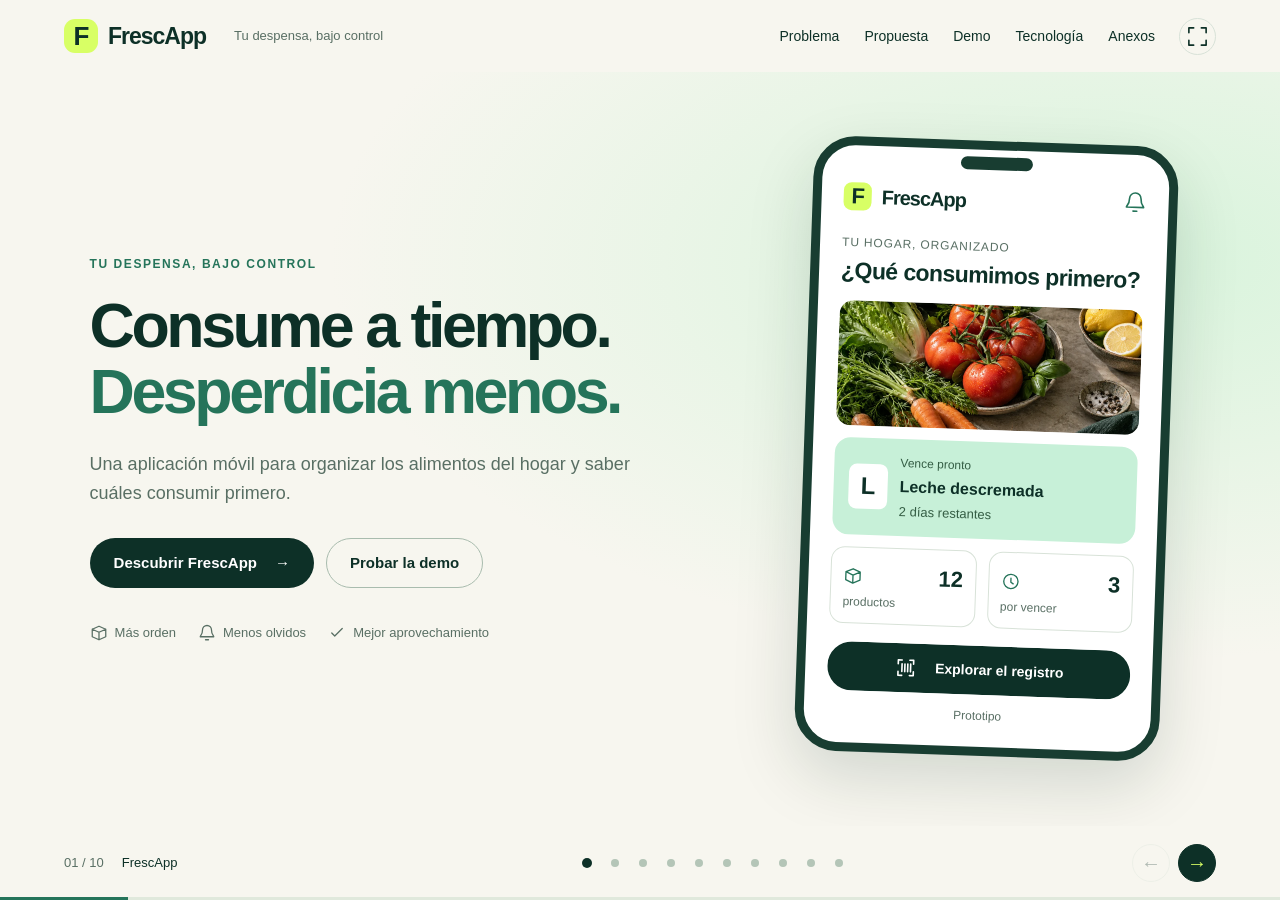
==== commit 6b1d9922: "Fit problem, demo, and technology slides to presentation view" ====
--- a/FrescApp_presentacion_web/index.html
+++ b/FrescApp_presentacion_web/index.html
@@ -18,11 +18,11 @@
 <div class="hero-copy"><p class="eyebrow">Tu despensa, bajo control</p><h1 id="title-inicio">Consume a tiempo.<br><em>Desperdicia menos.</em></h1><p class="lead">Una aplicación móvil para organizar los alimentos del hogar y saber cuáles consumir primero.</p><div class="hero-actions"><a class="button primary" href="#problema">Descubrir FrescApp <span aria-hidden="true">→</span></a><a class="button secondary" href="#demo">Probar la demo</a></div><div class="hero-bottom"><span><svg viewBox="0 0 24 24" aria-hidden="true"><path d="M3 7l9-4 9 4-9 4-9-4M3 7v10l9 4 9-4V7M12 11v10"/></svg> Más orden</span><span><svg viewBox="0 0 24 24" aria-hidden="true"><path d="M18 8a6 6 0 0 0-12 0c0 7-3 7-3 9h18c0-2-3-2-3-9M10 21h4"/></svg> Menos olvidos</span><span><svg viewBox="0 0 24 24" aria-hidden="true"><path d="M5 12l4 4L19 6"/></svg> Mejor aprovechamiento</span></div></div>
 <div class="phone-wrap"><div class="phone home-phone" aria-label="Vista ilustrativa de la aplicación"><div class="phone-top"><span class="brand"><span class="brand-mark">F</span>FrescApp</span><span class="phone-bell"><svg viewBox="0 0 24 24" aria-hidden="true"><path d="M18 8a6 6 0 0 0-12 0c0 7-3 7-3 9h18c0-2-3-2-3-9M10 21h4"/></svg></span></div><p class="small-label">Tu hogar, organizado</p><h3>¿Qué consumimos primero?</h3><img class="pantry-photo" src="assets/alimentos.webp" alt="Alimentos frescos: imagen ilustrativa" width="1122" height="1402"><div class="milk-card"><span class="food-code">L</span><div><small>Vence pronto</small><strong>Leche descremada</strong><span>2 días restantes</span></div></div><div class="home-metrics"><div><svg viewBox="0 0 24 24" aria-hidden="true"><path d="M3 7l9-4 9 4-9 4-9-4M3 7v10l9 4 9-4V7M12 11v10"/></svg><b>12</b><span>productos</span></div><div><svg viewBox="0 0 24 24" aria-hidden="true"><path d="M12 8v5l3 2M21 12a9 9 0 1 1-18 0 9 9 0 0 1 18 0"/></svg><b>3</b><span>por vencer</span></div></div><a class="button primary" href="#demo"><svg viewBox="0 0 24 24" aria-hidden="true"><path d="M4 8V4h4M16 4h4v4M20 16v4h-4M8 20H4v-4M8 8v8M11 8v8M14 8v8M17 8v8"/></svg> Explorar el registro</a><small class="phone-caption">Prototipo</small></div></div>
 </section>
-<section class="slide problem" id="problema" data-label="El problema" aria-labelledby="title-problema"><div class="section-heading"><p class="eyebrow coral">01 / Un problema de todos los días</p><h2 id="title-problema">Compramos para aprovechar.<br><em>A veces, terminamos olvidando.</em></h2><p>Una familia compra leche para la semana. El envase queda al fondo del refrigerador y la fecha pasa sin que nadie lo note.</p></div><div class="story-flow"><article><span class="story-icon"><svg viewBox="0 0 24 24" aria-hidden="true"><path d="M3 3h2l3 12h11l2-9H6M10 20h.01M18 20h.01"/></svg></span><span class="step-number">01</span><h3>La compra</h3><p>Un alimento que queríamos consumir.</p></article><article><span class="story-icon"><svg viewBox="0 0 24 24" aria-hidden="true"><path d="M3 7l9-4 9 4-9 4-9-4M3 7v10l9 4 9-4V7M12 11v10"/></svg></span><span class="step-number">02</span><h3>El olvido</h3><p>El producto queda fuera de vista.</p></article><article class="attention"><span class="story-icon"><svg viewBox="0 0 24 24" aria-hidden="true"><path d="M4 5h16v16H4zM4 10h16M8 3v4M16 3v4M8 14h2M14 14h2"/></svg></span><span class="step-number">03</span><h3>La pérdida</h3><p>La fecha pasa y la compra se desaprovecha.</p></article></div><div class="takeaway"><span>¿Para quién?</span><p>Para quienes organizan <strong>las compras semanales o mensuales del hogar.</strong></p></div><aside class="evidence-strip"><div class="evidence-number">3,65 <small>kg / semana</small></div><div><strong>Un estudio piloto en 15 hogares de Santiago</strong><p>registró un promedio de 3,65 kg de desperdicio alimentario por hogar en una semana. Es una muestra pequeña y no representa a todos los hogares de Chile.</p><a href="https://renhyd.org/index.php/renhyd/article/view/1242" target="_blank" rel="noopener noreferrer">Fuente: estudio publicado en Revista Española de Nutrición Humana y Dietética ↗</a></div></aside></section>
+<section class="slide problem" id="problema" data-label="El problema" aria-labelledby="title-problema"><div class="section-heading"><p class="eyebrow coral">01 / Un problema de todos los días</p><h2 id="title-problema">Compramos para aprovechar.<br><em>A veces, terminamos olvidando.</em></h2><p>Un alimento queda al fondo del refrigerador y su fecha puede pasar inadvertida.</p></div><div class="story-flow"><article><span class="story-icon"><svg viewBox="0 0 24 24" aria-hidden="true"><path d="M3 3h2l3 12h11l2-9H6M10 20h.01M18 20h.01"/></svg></span><span class="step-number">01</span><h3>La compra</h3><p>Compramos para consumirlo.</p></article><article><span class="story-icon"><svg viewBox="0 0 24 24" aria-hidden="true"><path d="M3 7l9-4 9 4-9 4-9-4M3 7v10l9 4 9-4V7M12 11v10"/></svg></span><span class="step-number">02</span><h3>El olvido</h3><p>Queda al fondo de la despensa.</p></article><article class="attention"><span class="story-icon"><svg viewBox="0 0 24 24" aria-hidden="true"><path d="M4 5h16v16H4zM4 10h16M8 3v4M16 3v4M8 14h2M14 14h2"/></svg></span><span class="step-number">03</span><h3>La pérdida</h3><p>La fecha pasa; se pierde la compra.</p></article></div><div class="takeaway"><span>¿Para quién?</span><p>Para quienes organizan <strong>las compras semanales o mensuales del hogar.</strong></p></div><aside class="evidence-strip"><div class="evidence-number">3,65 <small>kg / semana</small></div><div><strong>Un estudio piloto en 15 hogares de la Región Metropolitana</strong><p>registró 3,65 kg por hogar en una semana. Es una muestra pequeña y no representa a todo Chile.</p><a href="https://renhyd.org/index.php/renhyd/article/view/1242" target="_blank" rel="noopener noreferrer">Fuente: estudio publicado en Revista Española de Nutrición Humana y Dietética ↗</a></div></aside></section>
 <section class="slide solution" id="solucion" data-label="Nuestra solución" aria-labelledby="title-solucion"><div class="section-heading"><p class="eyebrow">02 / La propuesta de valor</p><h2 id="title-solucion">Del producto guardado<br>a una <em>decisión a tiempo.</em></h2><p>Conectar lo que hay en casa con lo que conviene consumir primero.</p></div><div class="solution-cards"><article><span class="step-number">01</span><span class="step-icon"><svg viewBox="0 0 24 24" aria-hidden="true"><path d="M4 8V4h4M16 4h4v4M20 16v4h-4M8 20H4v-4M8 8v8M11 8v8M14 8v8M17 8v8"/></svg></span><h3>Identifica</h3><p>Busca el producto en un catálogo propio.</p></article><article><span class="step-number">02</span><span class="step-icon"><svg viewBox="0 0 24 24" aria-hidden="true"><path d="M12 5v14M5 12h14"/></svg></span><h3>Confirma</h3><p>Registra la fecha de esa unidad o lote.</p></article><article><span class="step-number">03</span><span class="step-icon"><svg viewBox="0 0 24 24" aria-hidden="true"><path d="M18 8a6 6 0 0 0-12 0c0 7-3 7-3 9h18c0-2-3-2-3-9M10 21h4"/></svg></span><h3>Prioriza</h3><p>Consulta los próximos vencimientos y avisos.</p></article><article><span class="step-number">04</span><span class="step-icon"><svg viewBox="0 0 24 24" aria-hidden="true"><path d="M5 12l4 4L19 6"/></svg></span><h3>Aprovecha</h3><p>Decide qué consumir; las recetas amplían la propuesta.</p></article></div><div class="value-banner"><b>El valor está en conectarlo.</b><span>Inventario, fechas y acciones en un mismo recorrido desde el teléfono.</span></div><div class="product-map"><span class="map-label">Mapa de navegación propuesto · pantallas principales</span><div class="map-flow map-entry"><span>Inicio / resumen</span><i aria-hidden="true">→</i><span>Mi despensa</span><i aria-hidden="true">→</i><span>Registrar alimento</span></div><div class="map-branches"><span>Mi despensa</span><i aria-hidden="true">↔</i><span>Calendario</span><i aria-hidden="true">↔</i><span>Alertas de vencimiento</span><i aria-hidden="true">↔</i><span>Ideas de recetas <small>(evolución propuesta)</small></span></div><p class="map-footnote">Ajustes y cuenta se acceden desde el perfil. Si un producto no está en el catálogo, la alternativa prevista es ingresarlo manualmente. Este mapa representa la navegación objetivo; no significa que todas las pantallas estén terminadas.</p></div></section>
-<section class="slide demo" id="demo" data-label="Demostración" aria-labelledby="title-demo"><div class="demo-intro"><p class="eyebrow">03 / FrescApp en acción</p><h2 id="title-demo">Una compra.<br><em>Cuatro pasos.</em></h2><p id="demoExplain">Registramos la leche, confirmamos su fecha y vemos qué conviene consumir primero.</p><span class="status-badge">Demostración simulada · no es un escaneo real</span><p class="demo-caveat">La selección de producto y el avance del flujo son interactivos; la lectura real de códigos de barras no se demuestra aquí. El catálogo del proyecto se plantea como dataset propio, sin consultar APIs externas.</p><ol class="demo-steps" aria-label="Etapas de la demostración"><li class="active">Identificar</li><li>Registrar</li><li>Priorizar</li><li>Aprovechar</li></ol><button class="text-button" id="resetDemo">↺ Reiniciar demostración</button></div><div class="phone-wrap demo-wrap"><div class="phone demo-phone"><div class="app-top"><span class="brand"><span class="brand-mark">F</span>FrescApp</span><span class="small-label">Mi despensa</span></div><div class="demo-content" id="demoContent" aria-live="polite"></div><div class="app-footer"><span id="appStep">Paso 1 de 4</span><span>Datos de ejemplo</span></div></div></div></section>
+<section class="slide demo" id="demo" data-label="Demostración" aria-labelledby="title-demo"><div class="demo-intro"><p class="eyebrow">03 / FrescApp en acción</p><h2 id="title-demo">Una compra.<br><em>Cuatro pasos.</em></h2><p id="demoExplain">Registramos la leche, confirmamos su fecha y vemos qué conviene consumir primero.</p><span class="status-badge">Demo simulada</span><p class="demo-caveat">La selección y el avance son interactivos. El escaneo real no está implementado; el catálogo previsto es local, sin APIs externas.</p><ol class="demo-steps" aria-label="Etapas de la demostración"><li class="active">Identificar</li><li>Registrar</li><li>Priorizar</li><li>Aprovechar</li></ol><button class="text-button" id="resetDemo">↺ Reiniciar demostración</button></div><div class="phone-wrap demo-wrap"><div class="phone demo-phone"><div class="app-top"><span class="brand"><span class="brand-mark">F</span>FrescApp</span><span class="small-label">Mi despensa</span></div><div class="demo-content" id="demoContent" aria-live="polite"></div><div class="app-footer"><span id="appStep">Paso 1 de 4</span><span>Datos de ejemplo</span></div></div></div></section>
 <section class="slide features" id="funciones" data-label="Alcance y estado" aria-labelledby="title-funciones"><div class="section-heading"><p class="eyebrow">04 / Un alcance claro</p><h2 id="title-funciones">Una base concreta.<br><em>Un crecimiento por etapas.</em></h2></div><div class="scope-columns"><article><span class="scope-tag">Funciones principales</span><h3>Organizar</h3><ul><li>Identificación de productos: escaneo previsto y catálogo propio.</li><li>Lista de despensa.</li><li>Próximos vencimientos.</li><li>Calendario de fechas.</li></ul></article><article class="priority-scope"><span class="scope-tag">Primera versión propuesta</span><h3>Completar el flujo</h3><ul><li>Registro y corrección de fechas.</li><li>Ingreso manual como alternativa.</li><li>Acceso al inventario por usuario.</li><li>Avisos básicos de vencimiento.</li></ul></article><article><span class="scope-tag">Evolución propuesta</span><h3>Añadir valor</h3><ul><li>Recetas sugeridas con catálogo propio.</li><li>Comparación de precios.</li></ul><p>Las recetas son una evolución propuesta, no una función validada en esta demostración. Las integraciones con supermercados quedan fuera de la primera entrega.</p></article></div></section>
-<section class="slide tech" id="tecnologia" data-label="Construcción y pruebas" aria-labelledby="title-tecnologia"><div class="section-heading"><p class="eyebrow">05 / Cómo lo hacemos viable</p><h2 id="title-tecnologia">Cada tecnología, un propósito.<br><em>Cada promesa, una prueba.</em></h2></div><div class="architecture architecture-flow"><article><span class="layer">01 · Cliente</span><h3>React Native + Expo</h3><p>Interfaz móvil</p><small>Presenta las pantallas, recibe datos y permite registrar o corregir productos.</small></article><span class="architecture-arrow" aria-hidden="true">→</span><article><span class="layer">02 · Catálogo y lógica</span><h3>Dataset local + reglas</h3><p>Búsqueda y fechas</p><small>Busca en el catálogo incluido en el proyecto, valida campos y ordena por vencimiento. Si no encuentra el producto, contempla ingreso manual. Sin API externa de productos.</small></article><span class="architecture-arrow" aria-hidden="true">→</span><article><span class="layer">03 · Persistencia</span><h3>Firebase / Cloud Firestore</h3><p>Inventario por cuenta</p><small>Guarda los registros personales en la nube. El acceso aislado por usuario debe comprobarse con reglas de seguridad y pruebas.</small></article></div><p class="architecture-caption">Flujo previsto: usuario → formulario móvil → validación local y búsqueda en dataset → guardado del producto y su fecha en Firestore → consulta y priorización en la app. El catálogo de productos y el inventario personal son datos distintos. No se afirma que el control de acceso esté validado hasta probar las reglas de Firebase.</p><div class="tech-compare"><div><span class="map-label">Por qué esta combinación</span><p><strong>React Native + Expo</strong> permite reutilizar gran parte del código entre Android e iOS y acelerar el prototipo.</p></div><div><strong>Alternativa considerada: desarrollo nativo</strong><p>Ofrece integración directa con cada plataforma, pero normalmente exige mantener implementaciones separadas. Para un proyecto académico, Expo reduce el esfuerzo inicial; la compatibilidad de módulos y el rendimiento deben probarse.</p></div></div><div class="test-strip"><span>Cómo validar la propuesta</span><div><b>Usabilidad</b><p>Registrar un alimento sin ayuda.</p></div><div><b>Exactitud</b><p>Fechas y orden de vencimiento correctos.</p></div><div><b>Privacidad</b><p>Comprobar que cada cuenta acceda solo a sus datos.</p></div></div></section>
+<section class="slide tech" id="tecnologia" data-label="Construcción y pruebas" aria-labelledby="title-tecnologia"><div class="section-heading"><p class="eyebrow">05 / Cómo lo hacemos viable</p><h2 id="title-tecnologia">Cada tecnología, un propósito.<br><em>Cada promesa, una prueba.</em></h2></div><div class="architecture architecture-flow"><article><span class="layer">01 · Cliente</span><h3>React Native + Expo</h3><p>Interfaz móvil</p><small>Interfaz para registrar y corregir alimentos.</small></article><span class="architecture-arrow" aria-hidden="true">→</span><article><span class="layer">02 · Catálogo y lógica</span><h3>Dataset local + reglas</h3><p>Búsqueda y fechas</p><small>Busca en el catálogo local, valida datos y ordena fechas. Si no hay coincidencia, permite ingreso manual. Sin API externa.</small></article><span class="architecture-arrow" aria-hidden="true">→</span><article><span class="layer">03 · Persistencia</span><h3>Firebase / Cloud Firestore</h3><p>Inventario por cuenta</p><small>Guarda el inventario en Firestore. El acceso por cuenta debe validarse con reglas y pruebas.</small></article></div><p class="architecture-caption">Flujo previsto: formulario → validación y búsqueda local → Firestore → consulta de vencimientos. El catálogo y el inventario personal son datos separados; el acceso por cuenta aún debe probarse.</p><div class="tech-compare"><div><span class="map-label">Por qué esta combinación</span><p><strong>React Native + Expo</strong> acelera el prototipo y permite reutilizar código entre Android e iOS.</p></div><div><strong>Alternativa considerada: desarrollo nativo</strong><p>El desarrollo nativo integra cada plataforma directamente, pero exige mantener implementaciones separadas. La compatibilidad de módulos y el rendimiento de Expo deben probarse.</p></div></div><div class="test-strip"><span>Cómo validar la propuesta</span><div><b>Usabilidad</b><p>Registrar un alimento sin ayuda.</p></div><div><b>Exactitud</b><p>Fechas y orden de vencimiento correctos.</p></div><div><b>Privacidad</b><p>Comprobar que cada cuenta acceda solo a sus datos.</p></div></div></section>
 <section class="slide close" id="cierre" data-label="Nuestra propuesta" aria-labelledby="title-cierre"><div class="close-mark">F</div><p class="eyebrow">06 / Cierre</p><h2 id="title-cierre">Menos olvidos.<br>Menos desperdicio.<br><em>Más aprovechamiento.</em></h2><p class="closing-lead">Proponemos validar una primera versión que permita<br class="desktop-break"> registrar alimentos y decidir qué consumir primero.</p><div class="closing-references"><span>Fuentes principales</span><a href="https://renhyd.org/index.php/renhyd/article/view/1242" target="_blank" rel="noopener noreferrer">Estudio piloto de desperdicio alimentario en hogares (2021)</a><a href="https://appodeal.com/wp-content/uploads/2025/03/Appodeal-The-Latest-eCPM-Report-2025.pdf" target="_blank" rel="noopener noreferrer">Appodeal, informe eCPM 2025 (solo referencia de escenario)</a><a href="https://firebase.google.com/pricing" target="_blank" rel="noopener noreferrer">Firebase: precios y límites vigentes</a><a href="https://reactnative.dev/" target="_blank" rel="noopener noreferrer">React Native</a> · <a href="https://docs.expo.dev/" target="_blank" rel="noopener noreferrer">Expo</a></div><div class="closing-actions"><a class="button primary" href="#demo">Volver a probar <span aria-hidden="true">→</span></a><a class="button secondary" href="https://www.figma.com/proto/HFcCmtUFEpJPL2AxcL89Ll/Sin-t%C3%ADtulo?node-id=3-17&p=f&t=1ukiLqVDBpX9yR0k-1&scaling=scale-down&content-scaling=fixed&page-id=3%3A13&starting-point-node-id=3%3A17&show-proto-sidebar=1" target="_blank" rel="noopener noreferrer">Ver prototipo Figma ↗</a></div></section>
 <section class="slide appendix-divider" id="anexos" data-label="Anexos comerciales" aria-labelledby="title-anexos"><p class="eyebrow">ANEXOS · CONSULTA</p><h2 id="title-anexos">Modelo de negocio<br><em>y costos de operación.</em></h2><p>Estas estimaciones complementan la propuesta, pero no forman parte del recorrido principal del Hito 1. Se pueden consultar al terminar la exposición o durante las preguntas.</p><div class="appendix-links"><a class="button primary" href="#planes">Ver planes e ingresos ↗</a><a class="button secondary" href="#finanzas">Ver costos ↗</a></div></section><section class="slide business" id="planes" data-label="Planes FrescApp" aria-labelledby="title-planes">
 <div class="section-heading"><p class="eyebrow">ANEXO A / Modelo de negocio</p><h2 id="title-planes">Tres planes.<br><em>Un hogar mejor organizado.</em></h2><p>Modelo comercial hipotético para evaluar con usuarios; los planes y sus funciones aún no son una oferta validada.</p></div>
--- a/FrescApp_presentacion_web/styles.css
+++ b/FrescApp_presentacion_web/styles.css
@@ -166,3 +166,95 @@
 .closing-references span{width:100%;font-weight:800;color:var(--lime);text-transform:uppercase;letter-spacing:.08em;font-size:9px}
 .closing-references a{color:#c2d5c7;text-decoration:underline;text-underline-offset:2px}
 @media(max-width:760px){.map-branches{gap:6px}.map-branches>span{font-size:11px;padding:7px}.appendix-divider h2{font-size:40px}.appendix-links{width:100%}.closing-references{font-size:9px}}
+
+
+/* Vista compacta para presentar sin desplazamiento en escritorio */
+@media (min-width:761px) and (max-height:900px){
+  .problem{gap:12px;padding:20px 5.5%}
+  .problem .eyebrow{margin-bottom:9px}
+  .problem h2{font-size:clamp(29px,3vw,42px);margin-bottom:10px}
+  .problem .section-heading>p:last-child{font-size:14px;line-height:1.4}
+  .problem .story-flow{gap:12px}
+  .problem .story-flow article{padding:13px 15px;border-radius:17px}
+  .problem .story-icon{width:36px;height:36px;margin-bottom:7px;border-radius:11px}
+  .problem .story-flow .step-number{top:14px;right:15px;font-size:10px}
+  .problem .story-flow h3{font-size:18px;margin-bottom:5px}
+  .problem .story-flow p{font-size:13px;line-height:1.35}
+  .problem .takeaway{padding-top:11px;gap:15px}
+  .problem .takeaway p{font-size:16px}
+  .problem .evidence-strip{margin:0;padding:10px 14px;gap:14px;border-radius:14px}
+  .problem .evidence-number{font-size:34px}
+  .problem .evidence-number small{font-size:10px;margin-top:4px}
+  .problem .evidence-strip strong{font-size:13px}
+  .problem .evidence-strip p{font-size:11.5px;line-height:1.35;margin:3px 0}
+  .problem .evidence-strip a{font-size:10.5px}
+
+  .demo{padding:16px 5%;gap:4%}
+  .demo-intro .eyebrow{margin-bottom:9px}
+  .demo-intro h2{font-size:clamp(30px,3.1vw,42px);margin-bottom:10px}
+  .demo-intro>p:not(.eyebrow){font-size:14px;line-height:1.4;margin-bottom:9px}
+  .demo .status-badge{font-size:10px;padding:4px 9px}
+  .demo .demo-caveat{font-size:10px;line-height:1.3;margin-top:6px;padding-left:8px}
+  .demo-steps{margin:13px 0;gap:8px}
+  .demo-steps li{font-size:13px;gap:7px}
+  .demo-steps li:before{width:24px;height:24px}
+  .demo .text-button{font-size:12px}
+  .demo-phone{width:min(100%,365px);padding-top:18px;border-width:7px}
+  .demo-phone:before{top:5px;width:60px;height:10px}
+  .demo-phone .app-top{padding:9px 14px}
+  .demo-phone .app-top .brand{font-size:18px}
+  .demo-phone .app-top .brand-mark{width:25px;height:25px;font-size:20px}
+  .demo-phone .app-top>.small-label{font-size:10px}
+  .demo-phone .demo-content{min-height:0;padding:13px;gap:9px}
+  .demo-phone .demo-content h3{font-size:20px}
+  .demo-phone .demo-content p{font-size:13px;line-height:1.35}
+  .demo-phone .demo-content label{font-size:12px;gap:5px}
+  .demo-phone .demo-content input,.demo-phone .demo-content select{min-height:39px;padding:8px 10px}
+  .demo-phone .demo-content .button{min-height:40px;padding:9px 12px;font-size:13px}
+  .demo-phone .product-tile{padding:9px;gap:9px}
+  .demo-phone .product-code{width:36px;height:38px;font-size:20px}
+  .demo-phone .product-tile strong{font-size:15px;margin-bottom:3px}
+  .demo-phone .product-tile div>span{font-size:12px}
+  .demo-phone .notice{padding:11px}
+  .demo-phone .notice strong{font-size:16px;margin-bottom:4px}
+  .demo-phone .notice span{font-size:12px}
+  .demo-phone .recipe-meta span{font-size:11px;padding:4px 8px}
+  .demo-phone .ingredients{font-size:13px;line-height:1.4}
+  .demo-phone .app-footer{padding:9px 13px;font-size:10px}
+
+  .tech{display:grid;grid-template-columns:minmax(0,1fr) minmax(0,1fr);align-content:center;align-items:start;gap:9px;padding:14px 5%}
+  .tech .section-heading,.tech .architecture,.tech .architecture-caption{grid-column:1/-1}
+  .tech .section-heading .eyebrow{margin-bottom:8px}
+  .tech .section-heading h2{font-size:clamp(27px,2.8vw,40px);margin-bottom:2px}
+  .tech .architecture{grid-template-columns:minmax(0,1fr) auto minmax(0,1fr) auto minmax(0,1fr);gap:8px}
+  .tech .architecture article{padding:11px;border-radius:15px}
+  .tech .architecture .layer{font-size:9px;margin-bottom:7px}
+  .tech .architecture h3{font-size:17px;line-height:1.15;margin-bottom:5px}
+  .tech .architecture p{font-size:12px;margin-bottom:5px}
+  .tech .architecture small{font-size:10.5px;line-height:1.3}
+  .tech .architecture-arrow{font-size:19px}
+  .tech .architecture-caption{font-size:10.5px;line-height:1.35;margin:0}
+  .tech .tech-compare{grid-column:1;grid-template-columns:1fr;gap:6px;padding-top:8px}
+  .tech .tech-compare>div{font-size:10.5px;line-height:1.35}
+  .tech .tech-compare .map-label{font-size:9px;margin-bottom:3px}
+  .tech .tech-compare p{margin-top:3px}
+  .tech .test-strip{grid-column:2;grid-template-columns:repeat(3,minmax(0,1fr));gap:8px;padding-top:8px}
+  .tech .test-strip>span{grid-column:1/-1;font-size:10px}
+  .tech .test-strip b{font-size:11px}
+  .tech .test-strip p{font-size:10px;line-height:1.3;margin-top:3px}
+}
+@media (min-width:761px) and (max-height:680px){
+  .problem,.demo,.tech{padding-top:10px;padding-bottom:10px}
+  .problem,.tech{gap:7px}
+  .problem .story-flow article{padding:9px 12px}
+  .problem .story-icon{width:30px;height:30px;margin-bottom:4px}
+  .problem .takeaway{padding-top:7px}
+  .problem .evidence-strip{padding:7px 11px}
+  .demo{gap:2%}
+  .demo-steps{margin:8px 0}
+  .demo .demo-caveat{margin-top:3px}
+  .demo-phone .demo-content{gap:7px;padding:10px}
+  .tech{gap:6px}
+  .tech .architecture article{padding:8px}
+  .tech .tech-compare,.tech .test-strip{padding-top:5px}
+}
